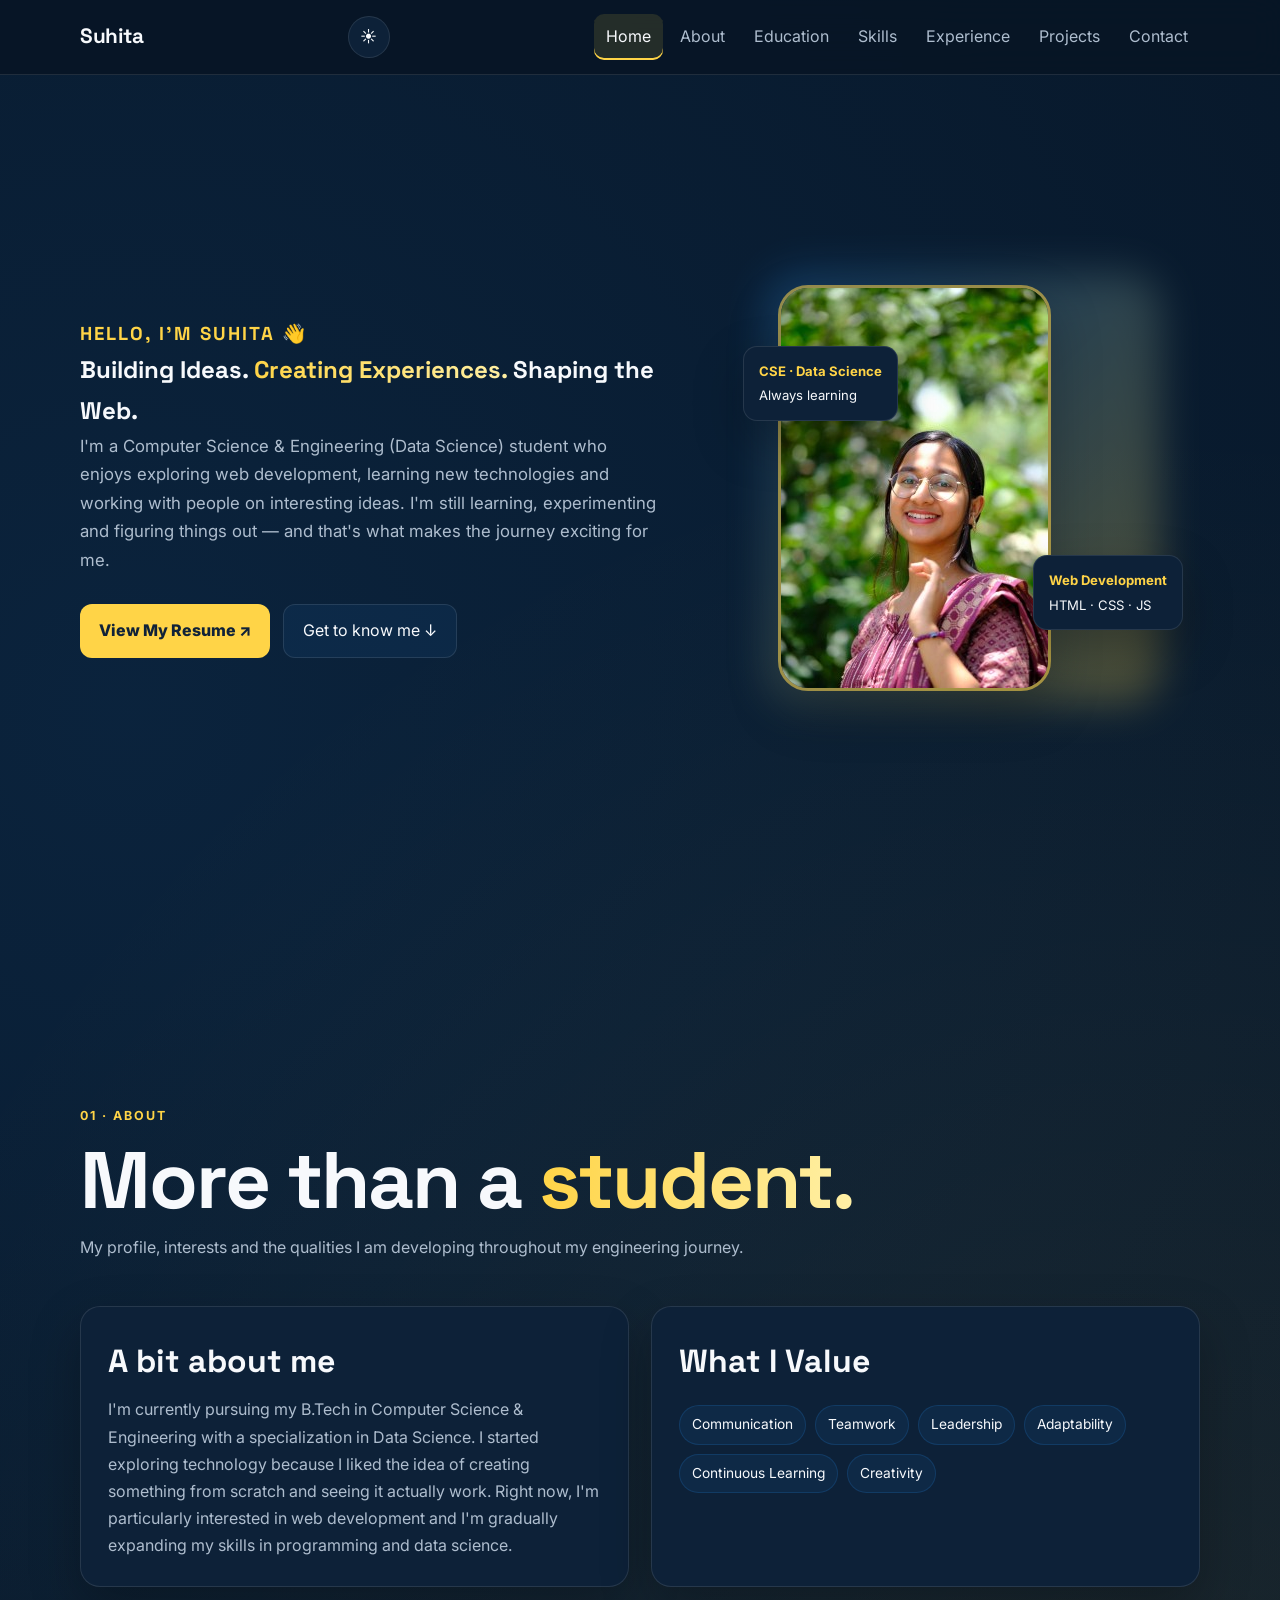
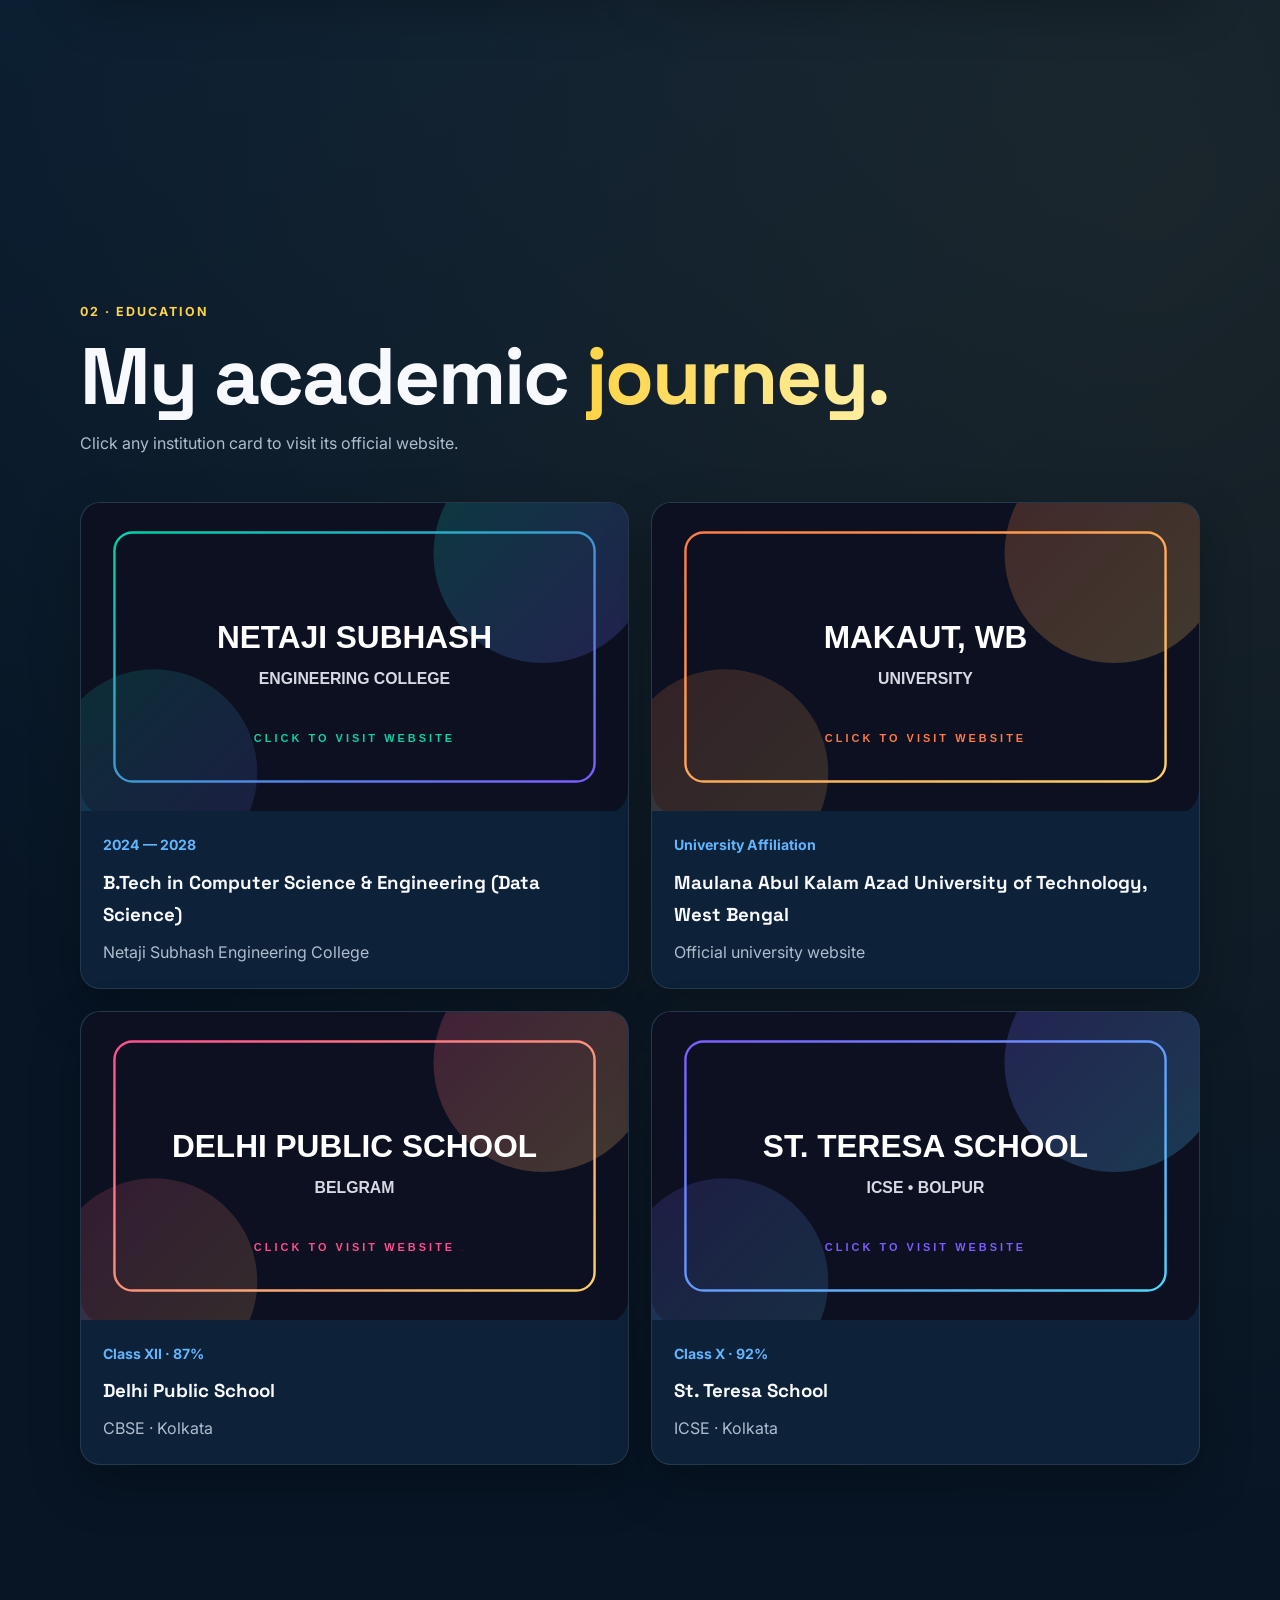
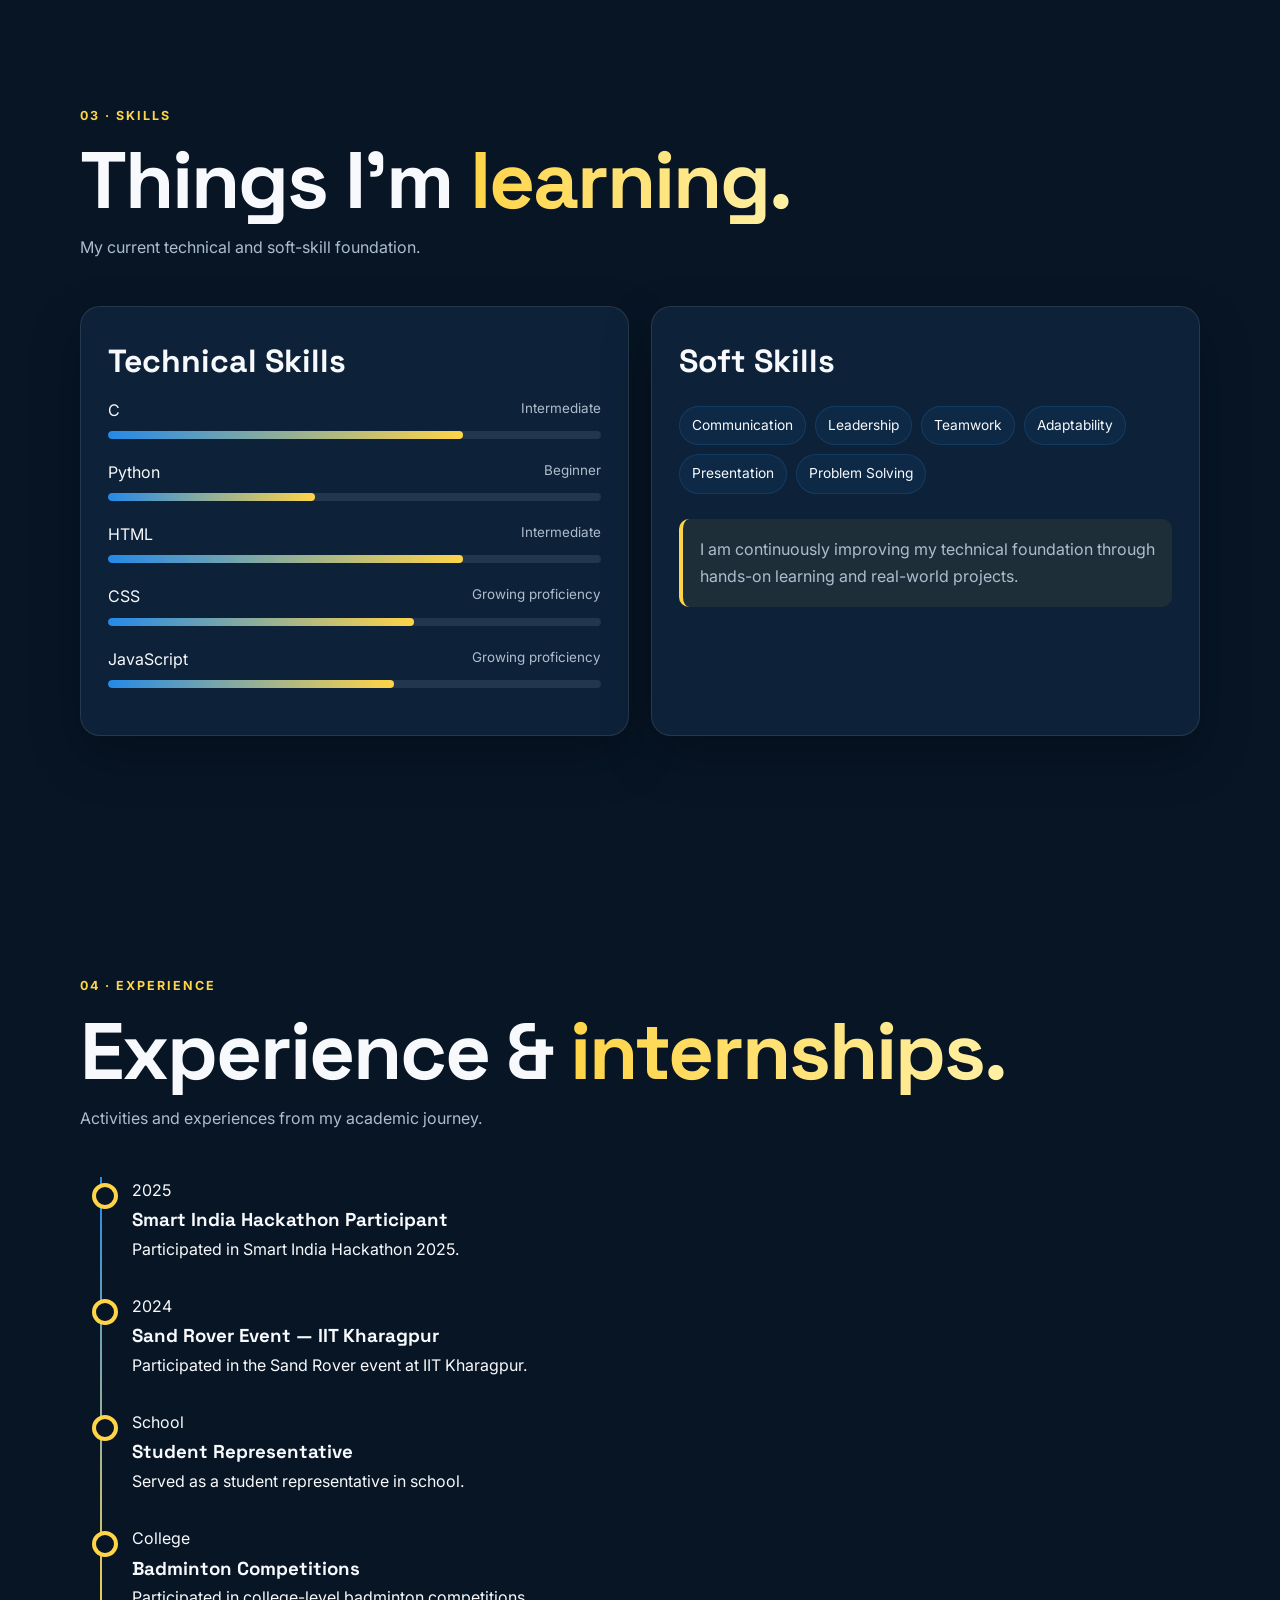
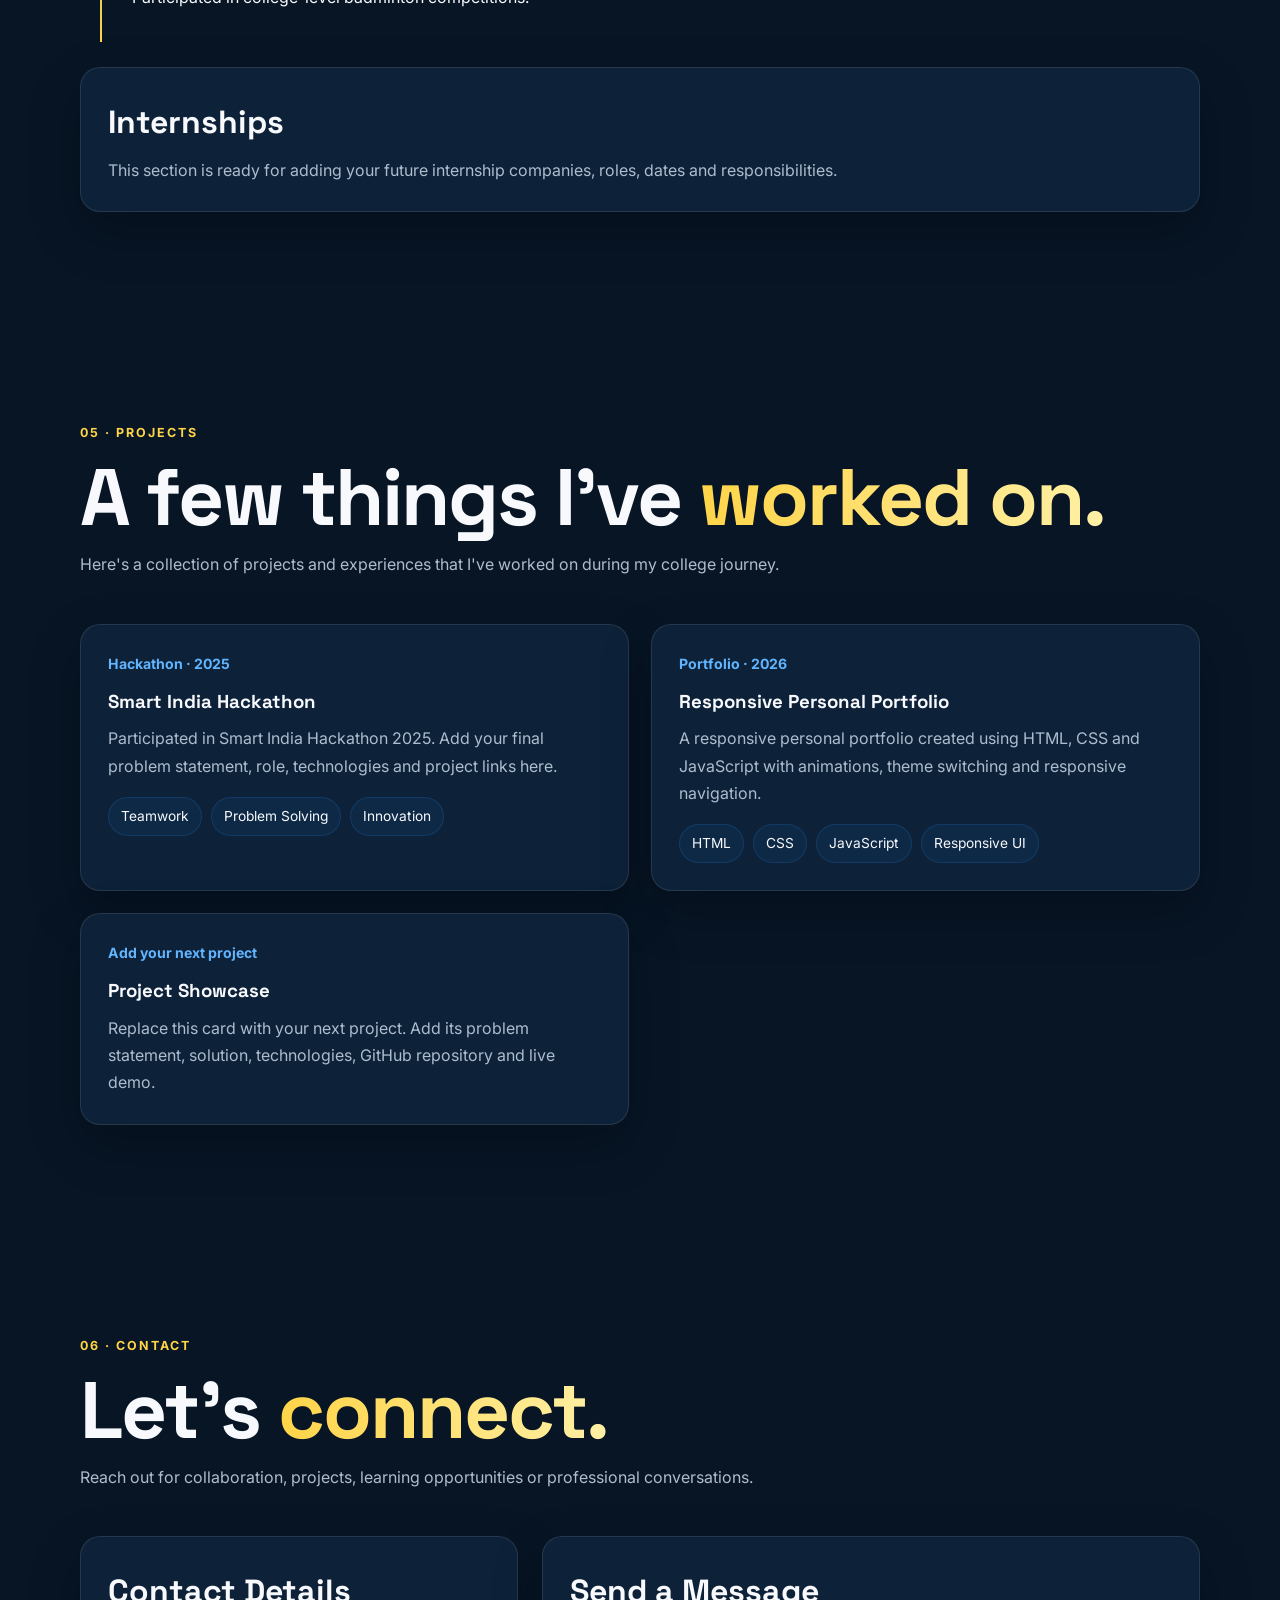
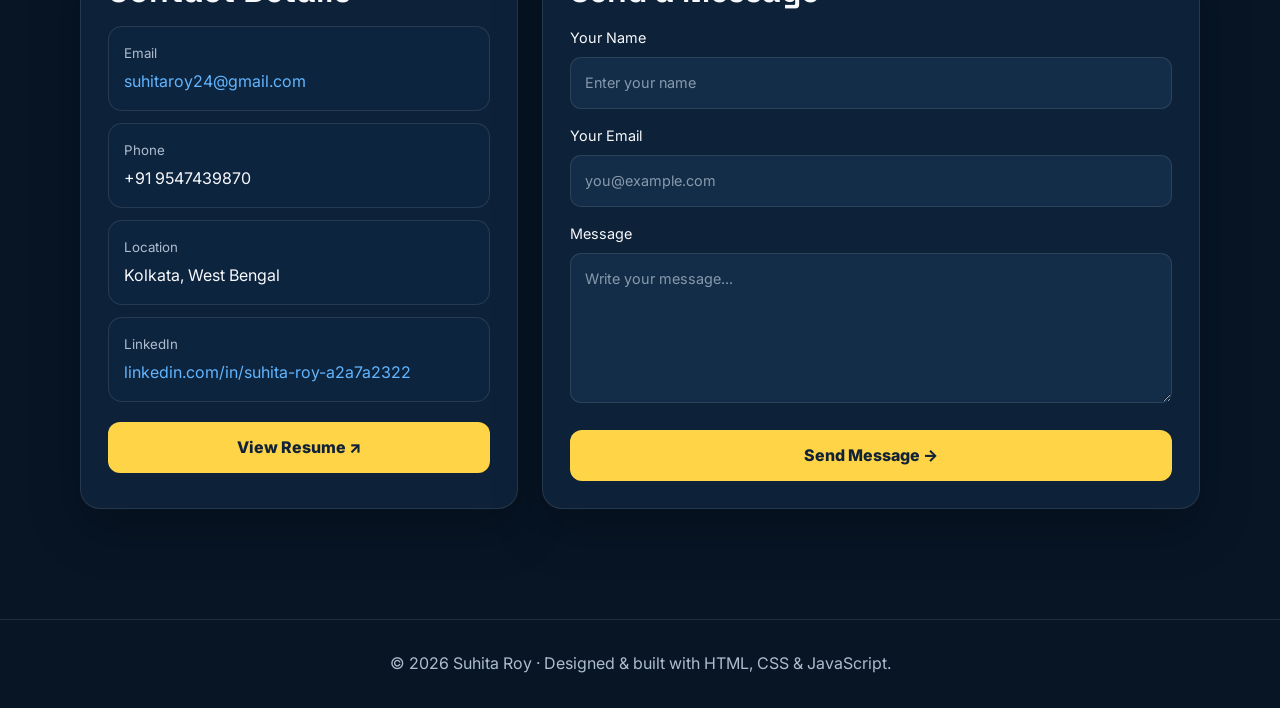
==== suhita_portfolio/client/index.html @ a689192b "Add skills page and corresponding styles - Created a new skills.html page to showcase technical and " ====
<!DOCTYPE html>
<html lang="en">

<head>

    <!-- =====================================================
         BASIC PAGE SETTINGS
         ===================================================== -->

    <meta charset="UTF-8">

    <!-- Makes the website responsive on phones/tablets -->
    <meta name="viewport" content="width=device-width, initial-scale=1.0">

    <!-- Website description for search engines -->
    <meta name="description"
          content="Suhita Roy - B.Tech CSE Data Science student portfolio">

    <meta name="author"
          content="Suhita Roy">

    <title>Suhita Roy | Portfolio</title>


    <!-- =====================================================
         GOOGLE FONTS
         ===================================================== -->

    <link rel="preconnect"
          href="https://fonts.googleapis.com">

    <link rel="preconnect"
          href="https://fonts.gstatic.com"
          crossorigin>

    <link
        href="https://fonts.googleapis.com/css2?family=Inter:wght@400;500;600;700&family=Space+Grotesk:wght@500;600;700&display=swap"
        rel="stylesheet">


    <!-- =====================================================
         CSS FILE
         ===================================================== -->

    <link rel="stylesheet"
          href="style.css">

</head>


<body>


    <!-- =====================================================
         SCROLL PROGRESS BAR

         This colorful line at the top shows how far
         the visitor has scrolled through the website.
         ===================================================== -->

    <div class="scroll-progress"
         id="scrollProgress">
    </div>



    <!-- =====================================================
         NAVIGATION BAR
         ===================================================== -->

    <nav class="navbar">

        <div class="container nav-inner">


            <!-- =================================================
                 LOGO
                 Clicking the logo takes the visitor to Home.
                 ================================================= -->

            <a href="#home"
               class="brand">

                Suhita

            </a>



            <!-- =================================================
                 RIGHT SIDE CONTROLS
                 Contains:

                 1. Light/Dark mode button
                 2. Mobile hamburger button
                 ================================================= -->

            <div class="nav-controls">


                <!-- =============================================
                     LIGHT / DARK MODE BUTTON
                     ============================================= -->

                <button
                    class="theme-toggle"
                    id="themeToggle"
                    type="button"
                    aria-label="Switch to light mode"
                    title="Switch theme">

                    <span id="themeIcon">
                        ☀️
                    </span>

                </button>



                <!-- =============================================
                     MOBILE MENU BUTTON
                     ============================================= -->

                <button
                    class="menu-btn"
                    type="button"
                    aria-label="Open navigation"
                    aria-expanded="false">

                    ☰

                </button>

            </div>



            <!-- =================================================
                 NAVIGATION LINKS

                 These DON'T open separate HTML files.

                 Instead:

                 #home       → Home section
                 #about      → About section
                 #education  → Education section
                 etc.

                 Therefore the website remains a SINGLE PAGE.
                 ================================================= -->

            <ul class="nav-links">


                <li>

                    <a href="#home"
                       class="nav-link active">

                        Home

                    </a>

                </li>


                <li>

                    <a href="#about"
                       class="nav-link">

                        About

                    </a>

                </li>


                <li>

                    <a href="#education"
                       class="nav-link">

                        Education

                    </a>

                </li>


                <li>

                    <a href="#skills"
                       class="nav-link">

                        Skills

                    </a>

                </li>


                <li>

                    <a href="#experience"
                       class="nav-link">

                        Experience

                    </a>

                </li>


                <li>

                    <a href="#projects"
                       class="nav-link">

                        Projects

                    </a>

                </li>


                <li>

                    <a href="#contact"
                       class="nav-link">

                        Contact

                    </a>

                </li>


            </ul>

        </div>

    </nav>



    <!-- =====================================================
         MAIN WEBSITE CONTENT
         ===================================================== -->

    <main>



        <!-- =================================================
             HOME SECTION
             ================================================= -->

        <section id="home" class="hero section-anchor">

    <div class="container hero-grid">

        <div class="reveal">

            <div class="kicker">
                <h2>Hello, I'm Suhita 👋</h2>
            </div>

            <h2>

                Building Ideas.  
                <span class="gradient-text">
                    Creating Experiences.
                </span>
                Shaping the Web.

            </h2>

            <p>

                I'm a Computer Science & Engineering
                (Data Science) student who enjoys exploring
                web development, learning new technologies
                and working with people on interesting ideas.

                I'm still learning, experimenting and figuring
                things out — and that's what makes the journey
                exciting for me.

            </p>


            <div class="hero-actions">

                <a
                    href="assets/RESUME.pdf"
                    target="_blank"
                    class="btn btn-primary">

                    View My Resume ↗

                </a>


                <a
                    href="#about"
                    class="btn btn-ghost">

                    Get to know me ↓

                </a>

            </div>

        </div>


        <div class="profile-wrap reveal delay-2">

            <img
                src="assets/profile.jpg"
                alt="Suhita Roy"
                class="profile-img">


            <div class="float-card float-one">

                <strong>
                    CSE · Data Science
                </strong>

                Always learning

            </div>


            <div class="float-card float-two">

                <strong>
                    Web Development
                </strong>

                HTML · CSS · JS

            </div>

        </div>

    </div>

</section>



        <!-- =================================================
             ABOUT SECTION
             ================================================= -->

        <section
            id="about"
            class="portfolio-section section-anchor">


            <header class="page-head container reveal">


                <div class="kicker">

                    01 · About

                </div>


                <h2>

                    More than a

                    <span class="gradient-text">

                        student.

                    </span>

                </h2>


                <p>

                    My profile, interests and the qualities
                    I am developing throughout my engineering journey.

                </p>


            </header>



            <div class="container grid-2">


                <!-- Who I am -->

                <article class="card reveal">


                    <h3 class="section-title">

                        A bit about me

                    </h3>


                    <p>

                        I'm currently pursuing my B.Tech in Computer
                Science & Engineering with a specialization in
                Data Science.

                I started exploring technology because I liked
                the idea of creating something from scratch and
                seeing it actually work.

                Right now, I'm particularly interested in
                web development and I'm gradually expanding
                my skills in programming and data science.

                    </p>


                </article>



                <!-- Values -->

                <article class="card reveal delay-1">


                    <h3 class="section-title">

                        What I Value

                    </h3>


                    <div class="tags">


                        <span class="tag">
                            Communication
                        </span>


                        <span class="tag">
                            Teamwork
                        </span>


                        <span class="tag">
                            Leadership
                        </span>


                        <span class="tag">
                            Adaptability
                        </span>


                        <span class="tag">
                            Continuous Learning
                        </span>


                        <span class="tag">
                            Creativity
                        </span>


                    </div>


                </article>


            </div>

        </section>



        <!-- =================================================
             EDUCATION SECTION
             ================================================= -->

        <section
            id="education"
            class="portfolio-section section-anchor">


            <header class="page-head container reveal">


                <div class="kicker">

                    02 · Education

                </div>


                <h2>

                    My academic

                    <span class="gradient-text">

                        journey.

                    </span>

                </h2>


                <p>

                    Click any institution card to visit
                    its official website.

                </p>


            </header>



            <div class="container grid-2">



                <!-- =========================================
                     COLLEGE
                     ========================================= -->

                <a
                    href="https://www.nsec.ac.in/"
                    target="_blank"
                    rel="noopener"
                    class="card edu-link reveal">


                    <img
                        src="assets/nsec-card.svg"
                        alt="Netaji Subhash Engineering College">


                    <div class="edu-body">


                        <div class="meta">

                            2024 — 2028

                        </div>


                        <h3>

                            B.Tech in Computer Science &
                            Engineering (Data Science)

                        </h3>


                        <p>

                            Netaji Subhash Engineering College

                        </p>


                    </div>


                </a>



                <!-- =========================================
                     UNIVERSITY
                     ========================================= -->

                <a
                    href="https://makautwb.ac.in/"
                    target="_blank"
                    rel="noopener"
                    class="card edu-link reveal delay-1">


                    <img
                        src="assets/makaut-card.svg"
                        alt="MAKAUT West Bengal">


                    <div class="edu-body">


                        <div class="meta">

                            University Affiliation

                        </div>


                        <h3>

                            Maulana Abul Kalam Azad
                            University of Technology,
                            West Bengal

                        </h3>


                        <p>

                            Official university website

                        </p>


                    </div>


                </a>



                <!-- =========================================
                     DELHI PUBLIC SCHOOL
                     ========================================= -->

                <a
                    href="https://www.dpskolkata.com/"
                    target="_blank"
                    rel="noopener"
                    class="card edu-link reveal">


                    <img
                        src="assets/dps-card.svg"
                        alt="Delhi Public School">


                    <div class="edu-body">


                        <div class="meta">

                            Class XII · 87%

                        </div>


                        <h3>

                            Delhi Public School

                        </h3>


                        <p>

                            CBSE · Kolkata

                        </p>


                    </div>


                </a>



                <!-- =========================================
                     ST TERESA SCHOOL
                     ========================================= -->

                <a
                    href="https://sttheresasicse.org/"
                    target="_blank"
                    rel="noopener"
                    class="card edu-link reveal delay-1">


                    <img
                        src="assets/st-teresa-card.svg"
                        alt="St. Teresa School">


                    <div class="edu-body">


                        <div class="meta">

                            Class X · 92%

                        </div>


                        <h3>

                            St. Teresa School

                        </h3>


                        <p>

                            ICSE · Kolkata

                        </p>


                    </div>


                </a>


            </div>

        </section>



        <!-- =================================================
             SKILLS SECTION
             ================================================= -->

        <section
            id="skills"
            class="portfolio-section section-anchor">


            <header class="page-head container reveal">


                <div class="kicker">

                    03 · Skills

                </div>


                <h2>

                     Things I'm

                    <span class="gradient-text">

                        learning.

                    </span>

                </h2>


                <p>

                    My current technical and soft-skill foundation.

                </p>


            </header>



            <div class="container grid-2">



                <!-- =========================================
                     TECHNICAL SKILLS
                     ========================================= -->

                <article class="card reveal">


                    <h3 class="section-title">

                        Technical Skills

                    </h3>



                    <!-- C -->

                    <div class="skill">


                        <div class="skill-top">

                            <span>
                                C
                            </span>

                            <span>
                                Intermediate
                            </span>

                        </div>


                        <div class="bar">

                            <span data-width="72%"></span>

                        </div>


                    </div>



                    <!-- Python -->

                    <div class="skill">


                        <div class="skill-top">

                            <span>
                                Python
                            </span>

                            <span>
                                Beginner
                            </span>

                        </div>


                        <div class="bar">

                            <span data-width="42%"></span>

                        </div>


                    </div>



                    <!-- HTML -->

                    <div class="skill">


                        <div class="skill-top">

                            <span>
                                HTML
                            </span>

                            <span>
                                Intermediate
                            </span>

                        </div>


                        <div class="bar">

                            <span data-width="72%"></span>

                        </div>


                    </div>



                    <!-- CSS -->

                    <div class="skill">


                        <div class="skill-top">

                            <span>
                                CSS
                            </span>

                            <span>
                                Growing proficiency
                            </span>

                        </div>


                        <div class="bar">

                            <span data-width="62%"></span>

                        </div>


                    </div>



                    <!-- JavaScript -->

                    <div class="skill">


                        <div class="skill-top">

                            <span>
                                JavaScript
                            </span>

                            <span>
                                Growing proficiency
                            </span>

                        </div>


                        <div class="bar">

                            <span data-width="58%"></span>

                        </div>


                    </div>


                </article>



                <!-- =========================================
                     SOFT SKILLS
                     ========================================= -->

                <article class="card reveal delay-1">


                    <h3 class="section-title">

                        Soft Skills

                    </h3>


                    <div class="tags">


                        <span class="tag">
                            Communication
                        </span>


                        <span class="tag">
                            Leadership
                        </span>


                        <span class="tag">
                            Teamwork
                        </span>


                        <span class="tag">
                            Adaptability
                        </span>


                        <span class="tag">
                            Presentation
                        </span>


                        <span class="tag">
                            Problem Solving
                        </span>


                    </div>


                    <div class="notice">

                        I am continuously improving my technical
                        foundation through hands-on learning
                        and real-world projects.

                    </div>


                </article>


            </div>

        </section>



        <!-- =================================================
             EXPERIENCE SECTION
             ================================================= -->

        <section
            id="experience"
            class="portfolio-section section-anchor">


            <header class="page-head container reveal">


                <div class="kicker">

                    04 · Experience

                </div>


                <h2>

                    Experience &

                    <span class="gradient-text">

                        internships.

                    </span>

                </h2>


                <p>

                    Activities and experiences from my academic journey.

                </p>


            </header>



            <div class="container">


                <div class="timeline">



                    <!-- Experience 1 -->

                    <article class="timeline-item reveal">


                        <div class="meta">

                            2025

                        </div>


                        <h3>

                            Smart India Hackathon Participant

                        </h3>


                        <p>

                            Participated in Smart India Hackathon 2025.

                        </p>


                    </article>



                    <!-- Experience 2 -->

                    <article class="timeline-item reveal delay-1">


                        <div class="meta">

                            2024

                        </div>


                        <h3>

                            Sand Rover Event — IIT Kharagpur

                        </h3>


                        <p>

                            Participated in the Sand Rover event
                            at IIT Kharagpur.

                        </p>


                    </article>



                    <!-- Experience 3 -->

                    <article class="timeline-item reveal delay-2">


                        <div class="meta">

                            School

                        </div>


                        <h3>

                            Student Representative

                        </h3>


                        <p>

                            Served as a student representative in school.

                        </p>


                    </article>



                    <!-- Experience 4 -->

                    <article class="timeline-item reveal delay-3">


                        <div class="meta">

                            College

                        </div>


                        <h3>

                            Badminton Competitions

                        </h3>


                        <p>

                            Participated in college-level
                            badminton competitions.

                        </p>


                    </article>


                </div>



                <!-- Internship area -->

                <div
                    class="card reveal"
                    style="margin-top:25px;">


                    <h3 class="section-title">

                        Internships

                    </h3>


                    <p>

                        This section is ready for adding your
                        future internship companies, roles,
                        dates and responsibilities.

                    </p>


                </div>


            </div>

        </section>



        <!-- =================================================
             PROJECTS SECTION
             ================================================= -->

        <section
            id="projects"
            class="portfolio-section section-anchor">


            <header class="page-head container reveal">


                <div class="kicker">

                    05 · Projects

                </div>


                <h2>

                    A few things I've

                    <span class="gradient-text">

                        worked on.

                    </span>

                </h2>


                <p>

                    Here's a collection of projects and experiences that
    I've worked on during my college journey.

                </p>


            </header>



            <div class="container grid-2">



                <!-- Project 1 -->

                <article class="card reveal">


                    <div class="meta">

                        Hackathon · 2025

                    </div>


                    <h3>

                        Smart India Hackathon

                    </h3>


                    <p>

                        Participated in Smart India Hackathon 2025.
                        Add your final problem statement, role,
                        technologies and project links here.

                    </p>


                    <div class="tags">


                        <span class="tag">
                            Teamwork
                        </span>


                        <span class="tag">
                            Problem Solving
                        </span>


                        <span class="tag">
                            Innovation
                        </span>


                    </div>


                </article>



                <!-- Project 2 -->

                <article class="card reveal delay-1">


                    <div class="meta">

                        Portfolio · 2026

                    </div>


                    <h3>

                        Responsive Personal Portfolio

                    </h3>


                    <p>

                        A responsive personal portfolio created
                        using HTML, CSS and JavaScript with
                        animations, theme switching and
                        responsive navigation.

                    </p>


                    <div class="tags">


                        <span class="tag">
                            HTML
                        </span>


                        <span class="tag">
                            CSS
                        </span>


                        <span class="tag">
                            JavaScript
                        </span>


                        <span class="tag">
                            Responsive UI
                        </span>


                    </div>


                </article>



                <!-- Project 3 -->

                <article class="card reveal delay-2">


                    <div class="meta">

                        Add your next project

                    </div>


                    <h3>

                        Project Showcase

                    </h3>


                    <p>

                        Replace this card with your next project.
                        Add its problem statement, solution,
                        technologies, GitHub repository and
                        live demo.

                    </p>


                </article>


            </div>

        </section>



        <!-- =================================================
             CONTACT SECTION
             ================================================= -->

        <section
            id="contact"
            class="portfolio-section section-anchor">


            <header class="page-head container reveal">


                <div class="kicker">

                    06 · Contact

                </div>


                <h2>

                    Let's

                    <span class="gradient-text">

                        connect.

                    </span>

                </h2>


                <p>

                    Reach out for collaboration, projects,
                    learning opportunities or professional
                    conversations.

                </p>


            </header>



            <div class="container contact-grid">



                <!-- =========================================
                     CONTACT DETAILS
                     ========================================= -->

                <div class="card reveal">


                    <h3 class="section-title">

                        Contact Details

                    </h3>


                    <div class="contact-list">



                        <!-- Email -->

                        <div class="contact-item">


                            <small>
                                Email
                            </small>


                            <a
                                href="mailto:suhitaroy24@gmail.com">

                                suhitaroy24@gmail.com

                            </a>


                        </div>



                        <!-- Phone -->

                        <div class="contact-item">


                            <small>
                                Phone
                            </small>


                            <span>

                                +91 9547439870

                            </span>


                        </div>



                        <!-- Location -->

                        <div class="contact-item">


                            <small>
                                Location
                            </small>


                            <span>

                                Kolkata, West Bengal

                            </span>


                        </div>



                        <!-- LinkedIn -->

                        <div class="contact-item">


                            <small>
                                LinkedIn
                            </small>


                            <a
                                href="https://www.linkedin.com/in/suhita-roy-a2a7a2322"
                                target="_blank"
                                rel="noopener">

                                linkedin.com/in/suhita-roy-a2a7a2322

                            </a>


                        </div>


                    </div>



                    <!-- Resume button -->

                    <a
                        href="assets/RESUME.pdf"
                        target="_blank"
                        rel="noopener"
                        class="btn btn-primary full-btn">

                        View Resume ↗

                    </a>


                </div>



                <!-- =========================================
                     CONTACT FORM
                     ========================================= -->

                <div class="card reveal delay-1">


                    <h3 class="section-title">

                        Send a Message

                    </h3>


                    <!-- =========================================================
     CONTACT FORM
     
     Formspree receives the visitor's message and
     forwards the submission to your configured email.
     ========================================================= -->

<form
    id="contactForm"
    action="https://formspree.io/f/xdenragq"
    method="POST"
>

    <!-- Visitor's name -->
    <label for="name">
        Your Name

        <input
            type="text"
            id="name"
            name="name"
            placeholder="Enter your name"
            autocomplete="name"
            required
        >
    </label>


    <!-- Visitor's email -->
    <label for="email">
        Your Email

        <input
            type="email"
            id="email"
            name="email"
            placeholder="you@example.com"
            autocomplete="email"
            required
        >
    </label>


    <!-- Visitor's message -->
    <label for="message">
        Message

        <textarea
            id="message"
            name="message"
            placeholder="Write your message..."
            required
        ></textarea>
    </label>


    <!-- Subject shown in your email -->
    <input
        type="hidden"
        name="_subject"
        value="New message from Suhita's Portfolio"
    >


    <!-- Submit button -->
    <button
        type="submit"
        class="btn btn-primary"
    >
        Send Message →
    </button>

</form>


                </div>


            </div>

        </section>


    </main>



    <!-- =====================================================
         FOOTER
         ===================================================== -->

    <footer>


        <div class="container">


            <p>

                © 2026 Suhita Roy ·
                Designed & built with HTML, CSS & JavaScript.

            </p>


        </div>


    </footer>



    <!-- =====================================================
         JAVASCRIPT FILE
         ===================================================== -->

    <script src="script.js"></script>


</body>

</html>
---- suhita_portfolio/client/style.css ----
/* =========================================================
   SUHITA ROY PORTFOLIO
   Yellow + Blue Humanised Theme
   ========================================================= */


/* =========================================================
   DARK MODE - DEFAULT
   ========================================================= */

:root {

    /* Main page background */
    --bg: #071525;

    /* Card background */
    --surface: #0d2138;

    /* Input / secondary background */
    --surface-2: #132d48;

    /* Main text */
    --text: #f7f9fc;

    /* Secondary text */
    --muted: #aebdce;

    /* Main blue */
    --blue: #2589e8;

    /* Lighter blue */
    --blue-light: #61b5ff;

    /* Main yellow */
    --yellow: #ffd447;

    /* Darker yellow */
    --yellow-dark: #eab72c;

    /* White */
    --white: #ffffff;

    /* Borders */
    --border: rgba(255, 255, 255, 0.10);

    /* Shadows */
    --shadow:
        0 20px 50px rgba(0, 0, 0, 0.25);

    /* Border radius */
    --radius: 20px;
}


/* =========================================================
   LIGHT MODE
   ========================================================= */

body.light-mode {

    --bg: #f7f9fc;

    --surface: #ffffff;

    --surface-2: #edf4fb;

    --text: #102238;

    --muted: #596b7f;

    --blue: #176fc1;

    --blue-light: #2589e8;

    --yellow: #f2c52f;

    --yellow-dark: #d8a900;

    --border: rgba(16, 34, 56, 0.12);

    --shadow:
        0 18px 45px rgba(23, 111, 193, 0.10);
}


/* =========================================================
   RESET
   ========================================================= */

* {

    box-sizing: border-box;

    margin: 0;

    padding: 0;
}


/* Smooth scrolling when clicking navbar links */

html {

    scroll-behavior: smooth;
}


/* =========================================================
   BODY
   ========================================================= */

body {

    font-family:
        'Inter',
        sans-serif;

    background:

        /* Blue background glow */
        radial-gradient(
            circle at 10% 10%,
            rgba(37, 137, 232, 0.12),
            transparent 28%
        ),

        /* Yellow background glow */
        radial-gradient(
            circle at 90% 25%,
            rgba(255, 212, 71, 0.08),
            transparent 25%
        ),

        var(--bg);

    color: var(--text);

    line-height: 1.7;

    min-height: 100vh;

    overflow-x: hidden;

    transition:
        background 0.35s ease,
        color 0.35s ease;
}


/* =========================================================
   LINKS
   ========================================================= */

a {

    color: inherit;

    text-decoration: none;
}


/* =========================================================
   IMAGES
   ========================================================= */

img {

    max-width: 100%;

    display: block;
}


/* =========================================================
   FORM ELEMENTS
   ========================================================= */

button,
input,
textarea {

    font: inherit;
}


/* =========================================================
   CONTAINER
   ========================================================= */

.container {

    width:
        min(1120px, 92%);

    margin-inline: auto;
}


/* =========================================================
   CUSTOM SCROLLBAR
   ========================================================= */

::-webkit-scrollbar {

    width: 9px;
}


::-webkit-scrollbar-track {

    background:
        var(--surface-2);
}


::-webkit-scrollbar-thumb {

    background:
        linear-gradient(
            var(--blue),
            var(--yellow)
        );

    border-radius: 20px;
}


::-webkit-scrollbar-thumb:hover {

    background:
        linear-gradient(
            var(--yellow),
            var(--blue)
        );
}


/* =========================================================
   SCROLL PROGRESS BAR
   ========================================================= */

.scroll-progress {

    position: fixed;

    top: 0;

    left: 0;

    width: 0%;

    height: 4px;

    z-index: 2000;

    background:
        linear-gradient(
            90deg,
            var(--blue),
            var(--yellow)
        );

    box-shadow:
        0 0 12px
        rgba(255, 212, 71, 0.45);
}


/* =========================================================
   NAVBAR
   ========================================================= */

.navbar {

    position: sticky;

    top: 0;

    z-index: 1000;

    backdrop-filter:
        blur(16px);

    background:
        rgba(7, 21, 37, 0.88);

    border-bottom:
        1px solid var(--border);
}


/* Navbar in light mode */

body.light-mode .navbar {

    background:
        rgba(247, 249, 252, 0.90);
}


/* =========================================================
   NAV INNER
   ========================================================= */

.nav-inner {

    min-height: 74px;

    display: flex;

    align-items: center;

    justify-content: space-between;

    gap: 20px;
}


/* =========================================================
   LOGO / BRAND
   ========================================================= */

.brand {

    font-family:
        'Space Grotesk',
        sans-serif;

    font-size: 1.3rem;

    font-weight: 700;

    letter-spacing: -0.5px;
}


/* Yellow part of logo */

.brand span {

    color:
        var(--yellow);
}


/* =========================================================
   NAVIGATION LINKS
   ========================================================= */

.nav-links {

    display: flex;

    align-items: center;

    gap: 5px;

    list-style: none;
}


.nav-links a {

    display: block;

    padding:
        9px 12px;

    color:
        var(--muted);

    border-radius:
        10px;

    transition:
        0.25s ease;
}


/* Hover effect */

.nav-links a:hover {

    color:
        var(--text);

    background:
        rgba(37, 137, 232, 0.10);
}


/* Active navigation item */

.nav-links a.active {

    color:
        var(--text);

    background:
        rgba(255, 212, 71, 0.12);

    box-shadow:
        inset 0 -2px 0
        var(--yellow);
}


/* =========================================================
   NAVIGATION CONTROLS
   ========================================================= */

.nav-controls {

    display: flex;

    align-items: center;

    gap: 9px;
}


/* =========================================================
   DARK / LIGHT MODE BUTTON
   ========================================================= */

.theme-toggle {

    width: 42px;

    height: 42px;

    display: flex;

    align-items: center;

    justify-content: center;

    border:
        1px solid var(--border);

    border-radius: 50%;

    background:
        var(--surface);

    color:
        var(--text);

    cursor: pointer;

    transition:
        0.25s ease;
}


.theme-toggle:hover {

    transform:
        rotate(12deg)
        scale(1.06);

    border-color:
        var(--yellow);
}


/* =========================================================
   MOBILE MENU BUTTON
   ========================================================= */

.menu-btn {

    display: none;

    width: 42px;

    height: 42px;

    align-items: center;

    justify-content: center;

    border:
        1px solid var(--border);

    border-radius: 10px;

    background:
        var(--surface);

    color:
        var(--text);

    cursor: pointer;
}


/* =========================================================
   SECTION SCROLL OFFSET
   ========================================================= */

.section-anchor {

    scroll-margin-top: 90px;
}


/* =========================================================
   HERO SECTION
   ========================================================= */

.hero {

    min-height:
        calc(100vh - 74px);

    display: grid;

    place-items: center;

    padding:
        75px 0;
}


/* Hero two-column layout */

.hero-grid {

    display: grid;

    grid-template-columns:
        1.1fr 0.9fr;

    gap: 65px;

    align-items: center;
}


/* =========================================================
   SMALL SECTION LABEL
   ========================================================= */

.kicker {

    color:
        var(--yellow);

    font-weight: 700;

    letter-spacing: 2px;

    text-transform: uppercase;

    font-size: 0.78rem;
}


/* =========================================================
   HEADINGS
   ========================================================= */

h1,
h2,
h3 {

    font-family:
        'Space Grotesk',
        sans-serif;
}


/* Main hero heading */

h1 {

    font-size:
        clamp(3rem, 8vw, 6.2rem);

    line-height:
        0.98;

    margin:
        16px 0 23px;

    letter-spacing:
        -4px;
}


/* =========================================================
   YELLOW GRADIENT TEXT
   ========================================================= */

.gradient-text {

    background:
        linear-gradient(
            90deg,
            var(--yellow),
            #fff0a5
        );

    -webkit-background-clip:
        text;

    background-clip:
        text;

    color:
        transparent;
}


/* =========================================================
   HERO PARAGRAPH
   ========================================================= */

.hero p {

    color:
        var(--muted);

    max-width:
        650px;

    font-size:
        1.05rem;
}


/* =========================================================
   HERO BUTTON CONTAINER
   ========================================================= */

.hero-actions {

    display: flex;

    flex-wrap: wrap;

    gap: 13px;

    margin-top: 30px;
}


/* =========================================================
   GENERAL BUTTON
   ========================================================= */

.btn {

    display: inline-flex;

    align-items: center;

    justify-content: center;

    gap: 8px;

    padding:
        12px 19px;

    border-radius:
        12px;

    border:
        1px solid var(--border);

    cursor: pointer;

    transition:
        0.25s ease;
}


/* Button hover animation */

.btn:hover {

    transform:
        translateY(-3px);

    box-shadow:
        0 10px 25px
        rgba(0, 0, 0, 0.22);
}


/* =========================================================
   PRIMARY YELLOW BUTTON
   ========================================================= */

.btn-primary {

    background:
        var(--yellow);

    color:
        #102238;

    border:
        none;

    font-weight:
        800;
}


.btn-primary:hover {

    background:
        #ffe06b;
}


/* =========================================================
   SECONDARY / GHOST BUTTON
   ========================================================= */

.btn-ghost {

    background:
        rgba(37, 137, 232, 0.08);

    color:
        var(--text);
}


.btn-ghost:hover {

    border-color:
        var(--blue);

    background:
        rgba(37, 137, 232, 0.15);
}


/* Full-width button */

.full-btn {

    width:
        100%;

    margin-top:
        20px;
}


/* =========================================================
   PROFILE IMAGE CONTAINER
   ========================================================= */

.profile-wrap {

    position:
        relative;

    width:
        min(370px, 82vw);

    margin-inline:
        auto;
}


/* Colored glow behind profile image */

.profile-wrap::before {

    content: "";

    position:
        absolute;

    inset:
        -12px;

    border-radius:
        35px;

    background:
        linear-gradient(
            135deg,
            var(--blue),
            var(--yellow)
        );

    opacity:
        0.28;

    filter:
        blur(20px);

    z-index:
        -1;
}


/* =========================================================
   PROFILE IMAGE
   ========================================================= */

.profile-img {

    aspect-ratio:
        4 / 5;

    object-fit:
        cover;

    border-radius:
        30px;

    border:
        3px solid
        rgba(255, 212, 71, 0.55);

    box-shadow:
        var(--shadow);
}


/* =========================================================
   FLOATING INFORMATION CARDS
   ========================================================= */

.float-card {

    position:
        absolute;

    padding:
        13px 15px;

    border-radius:
        14px;

    background:
        var(--surface);

    border:
        1px solid var(--border);

    box-shadow:
        var(--shadow);

    font-size:
        0.82rem;

    animation:
        float 4s ease-in-out infinite;
}


/* First floating card */

.float-one {

    left:
        -35px;

    top:
        15%;
}


/* Second floating card */

.float-two {

    right:
        -35px;

    bottom:
        15%;

    animation-delay:
        1.2s;
}


/* Floating card heading */

.float-card strong {

    display:
        block;

    color:
        var(--yellow);

    margin-bottom:
        2px;
}


/* =========================================================
   FLOATING ANIMATION
   ========================================================= */

@keyframes float {

    0%,
    100% {

        transform:
            translateY(0);
    }

    50% {

        transform:
            translateY(-8px);
    }
}


/* =========================================================
   GENERAL PORTFOLIO SECTIONS
   ========================================================= */

.portfolio-section {

    min-height:
        100vh;

    padding:
        75px 0 110px;

    display:
        flex;

    flex-direction:
        column;

    justify-content:
        center;
}


/* =========================================================
   SECTION HEADER
   ========================================================= */

.page-head {

    padding:
        25px 0 45px;
}


.page-head h2 {

    font-size:
        clamp(2.7rem, 7vw, 5rem);

    line-height:
        1;

    letter-spacing:
        -2px;

    margin:
        14px 0;
}


.page-head p {

    max-width:
        720px;

    color:
        var(--muted);
}


/* =========================================================
   TWO COLUMN GRID
   ========================================================= */

.grid-2 {

    display:
        grid;

    grid-template-columns:
        repeat(2, 1fr);

    gap:
        22px;
}


/* =========================================================
   GENERAL CARD
   ========================================================= */

.card {

    background:
        var(--surface);

    border:
        1px solid var(--border);

    border-radius:
        var(--radius);

    padding:
        27px;

    box-shadow:
        var(--shadow);

    transition:
        transform 0.3s ease,
        border-color 0.3s ease;
}


/* Card hover */

.card:hover {

    transform:
        translateY(-5px);

    border-color:
        rgba(255, 212, 71, 0.55);
}


/* Light mode card hover */

body.light-mode .card:hover {

    border-color:
        rgba(37, 137, 232, 0.4);
}


/* Card heading */

.card h3 {

    margin-bottom:
        8px;
}


/* Card paragraph */

.card p {

    color:
        var(--muted);
}


/* Card metadata */

.card .meta {

    color:
        var(--blue-light);

    font-size:
        0.88rem;

    font-weight:
        700;

    margin-bottom:
        10px;
}


/* Section title */

.section-title {

    font-size:
        2rem;

    margin-bottom:
        23px;
}


/* =========================================================
   EDUCATION CARDS
   ========================================================= */

.edu-link {

    display:
        block;

    overflow:
        hidden;

    padding:
        0;
}


/* Education image */

.edu-link img {

    width:
        100%;

    aspect-ratio:
        16 / 9;

    object-fit:
        cover;

    transition:
        transform 0.45s ease;
}


/* Education image hover */

.edu-link:hover img {

    transform:
        scale(1.03);
}


/* Education card text */

.edu-body {

    padding:
        22px;
}


/* =========================================================
   TIMELINE
   ========================================================= */

.timeline {

    position:
        relative;

    margin-left:
        12px;
}


/* Timeline vertical line */

.timeline::before {

    content: "";

    position:
        absolute;

    left:
        8px;

    top:
        0;

    bottom:
        0;

    width:
        2px;

    background:
        linear-gradient(
            var(--blue),
            var(--yellow)
        );
}


/* Timeline item */

.timeline-item {

    position:
        relative;

    padding:
        0 0 30px 40px;
}


/* Timeline circle */

.timeline-item::before {

    content: "";

    position:
        absolute;

    left:
        0;

    top:
        6px;

    width:
        18px;

    height:
        18px;

    border-radius:
        50%;

    background:
        var(--bg);

    border:
        4px solid
        var(--yellow);
}


/* =========================================================
   SKILLS
   ========================================================= */

.skill {

    margin-bottom:
        20px;
}


/* Skill name + percentage */

.skill-top {

    display:
        flex;

    justify-content:
        space-between;

    margin-bottom:
        7px;
}


.skill-top span:last-child {

    color:
        var(--muted);

    font-size:
        0.84rem;
}


/* Skill progress background */

.bar {

    height:
        8px;

    border-radius:
        99px;

    background:
        rgba(128, 150, 175, 0.18);

    overflow:
        hidden;
}


/* Skill progress */

.bar span {

    display:
        block;

    height:
        100%;

    width:
        0;

    border-radius:
        inherit;

    background:
        linear-gradient(
            90deg,
            var(--blue),
            var(--yellow)
        );

    transition:
        width 1.3s
        cubic-bezier(.2, .8, .2, 1);
}


/* =========================================================
   SKILL TAGS
   ========================================================= */

.tags {

    display:
        flex;

    flex-wrap:
        wrap;

    gap:
        9px;

    margin-top:
        17px;
}


/* Individual tag */

.tag {

    padding:
        7px 12px;

    border-radius:
        999px;

    background:
        rgba(37, 137, 232, 0.08);

    border:
        1px solid
        rgba(37, 137, 232, 0.18);

    color:
        var(--text);

    font-size:
        0.86rem;

    transition:
        0.25s ease;
}


/* Tag hover */

.tag:hover {

    background:
        rgba(255, 212, 71, 0.12);

    border-color:
        var(--yellow);

    transform:
        translateY(-2px);
}


/* =========================================================
   NOTICE BOX
   ========================================================= */

.notice {

    margin-top:
        25px;

    padding:
        17px;

    border-left:
        4px solid
        var(--yellow);

    background:
        rgba(255, 212, 71, 0.07);

    color:
        var(--muted);

    border-radius:
        10px;
}


/* =========================================================
   CONTACT SECTION
   ========================================================= */

.contact-grid {

    display:
        grid;

    grid-template-columns:
        0.8fr 1.2fr;

    gap:
        24px;
}


/* Contact information list */

.contact-list {

    display:
        grid;

    gap:
        12px;
}


/* Individual contact information */

.contact-item {

    padding:
        15px;

    border:
        1px solid var(--border);

    border-radius:
        14px;

    background:
        rgba(37, 137, 232, 0.04);

    transition:
        0.25s ease;
}


/* Contact item hover */

.contact-item:hover {

    transform:
        translateY(-3px);

    border-color:
        rgba(255, 212, 71, 0.45);
}


/* Contact label */

.contact-item small {

    display:
        block;

    color:
        var(--muted);

    margin-bottom:
        3px;
}


/* Contact links */

.contact-item a {

    color:
        var(--blue-light);

    overflow-wrap:
        anywhere;

    transition:
        0.25s ease;
}


.contact-item a:hover {

    color:
        var(--yellow);
}


/* =========================================================
   CONTACT FORM
   ========================================================= */

form {

    display:
        grid;

    gap:
        15px;
}


/* Form labels */

label {

    font-size:
        0.9rem;
}


/* =========================================================
   INPUTS + TEXTAREA
   ========================================================= */

input,
textarea {

    width:
        100%;

    margin-top:
        6px;

    padding:
        13px 14px;

    border-radius:
        11px;

    border:
        1px solid var(--border);

    background:
        var(--surface-2);

    color:
        var(--text);

    outline:
        none;

    transition:
        0.25s ease;
}


/* Input placeholder */

input::placeholder,
textarea::placeholder {

    color:
        var(--muted);

    opacity:
        0.75;
}


/* Input focus */

input:focus,
textarea:focus {

    border-color:
        var(--yellow);

    box-shadow:
        0 0 0 3px
        rgba(255, 212, 71, 0.10);
}


/* Textarea */

textarea {

    min-height:
        150px;

    resize:
        vertical;
}


/* =========================================================
   CONTACT FORM SUBMIT BUTTON
   ========================================================= */

#contactForm button {

    width:
        100%;

    margin-top:
        5px;
}


/* Disabled button while sending */

#contactForm button:disabled {

    opacity:
        0.65;

    cursor:
        not-allowed;

    transform:
        none;

    box-shadow:
        none;
}


/* =========================================================
   SUCCESS STATE
   ========================================================= */

#contactForm button.success {

    background:
        #35b878;

    color:
        #ffffff;
}


/* =========================================================
   ERROR STATE
   ========================================================= */

#contactForm button.error {

    background:
        #d9534f;

    color:
        #ffffff;
}


/* =========================================================
   FOOTER
   ========================================================= */

footer {

    border-top:
        1px solid var(--border);

    padding:
        30px 0;

    color:
        var(--muted);

    text-align:
        center;
}


/* =========================================================
   SCROLL REVEAL ANIMATION
   ========================================================= */

.reveal {

    opacity:
        0;

    transform:
        translateY(22px);

    transition:
        0.7s ease;
}


/* Visible state */

.reveal.show {

    opacity:
        1;

    transform:
        none;
}


/* Animation delays */

.delay-1 {

    transition-delay:
        0.1s;
}


.delay-2 {

    transition-delay:
        0.2s;
}


.delay-3 {

    transition-delay:
        0.3s;
}


/* =========================================================
   MOBILE NAVIGATION
   ========================================================= */

@media (max-width: 850px) {


    /* Show hamburger menu */

    .menu-btn {

        display:
            flex;
    }


    /* Mobile navigation menu */

    .nav-links {

        position:
            absolute;

        left:
            4%;

        right:
            4%;

        top:
            74px;

        padding:
            10px;

        display:
            none;

        flex-direction:
            column;

        background:
            var(--surface);

        border:
            1px solid var(--border);

        border-radius:
            14px;

        box-shadow:
            var(--shadow);
    }


    /* Open mobile menu */

    .nav-links.open {

        display:
            flex;
    }


    /* Mobile navigation links */

    .nav-links a {

        width:
            100%;
    }


    /* Convert grids to one column */

    .hero-grid,
    .contact-grid,
    .grid-2 {

        grid-template-columns:
            1fr;
    }


    /* Hero spacing */

    .hero {

        padding:
            55px 0;
    }


    /* Section spacing */

    .portfolio-section {

        padding:
            70px 0 90px;
    }


    /* Smaller profile */

    .profile-wrap {

        width:
            min(330px, 75vw);
    }


    /* Move floating cards inward */

    .float-one {

        left:
            -10px;
    }


    .float-two {

        right:
            -10px;
    }


    /* Smaller heading spacing */

    h1 {

        letter-spacing:
            -2px;
    }

}


/* =========================================================
   SMALL PHONES
   ========================================================= */

@media (max-width: 500px) {


    /* Stack hero buttons */

    .hero-actions {

        flex-direction:
            column;
    }


    /* Full-width hero buttons */

    .hero-actions .btn {

        width:
            100%;
    }


    /* Smaller floating cards */

    .float-card {

        font-size:
            0.72rem;

        padding:
            9px 11px;
    }


    /* Smaller section heading */

    .page-head h2 {

        font-size:
            2.7rem;
    }


    /* Smaller card padding */

    .card {

        padding:
            21px;
    }


    /* Smaller navbar */

    .nav-inner {

        min-height:
            68px;
    }

}
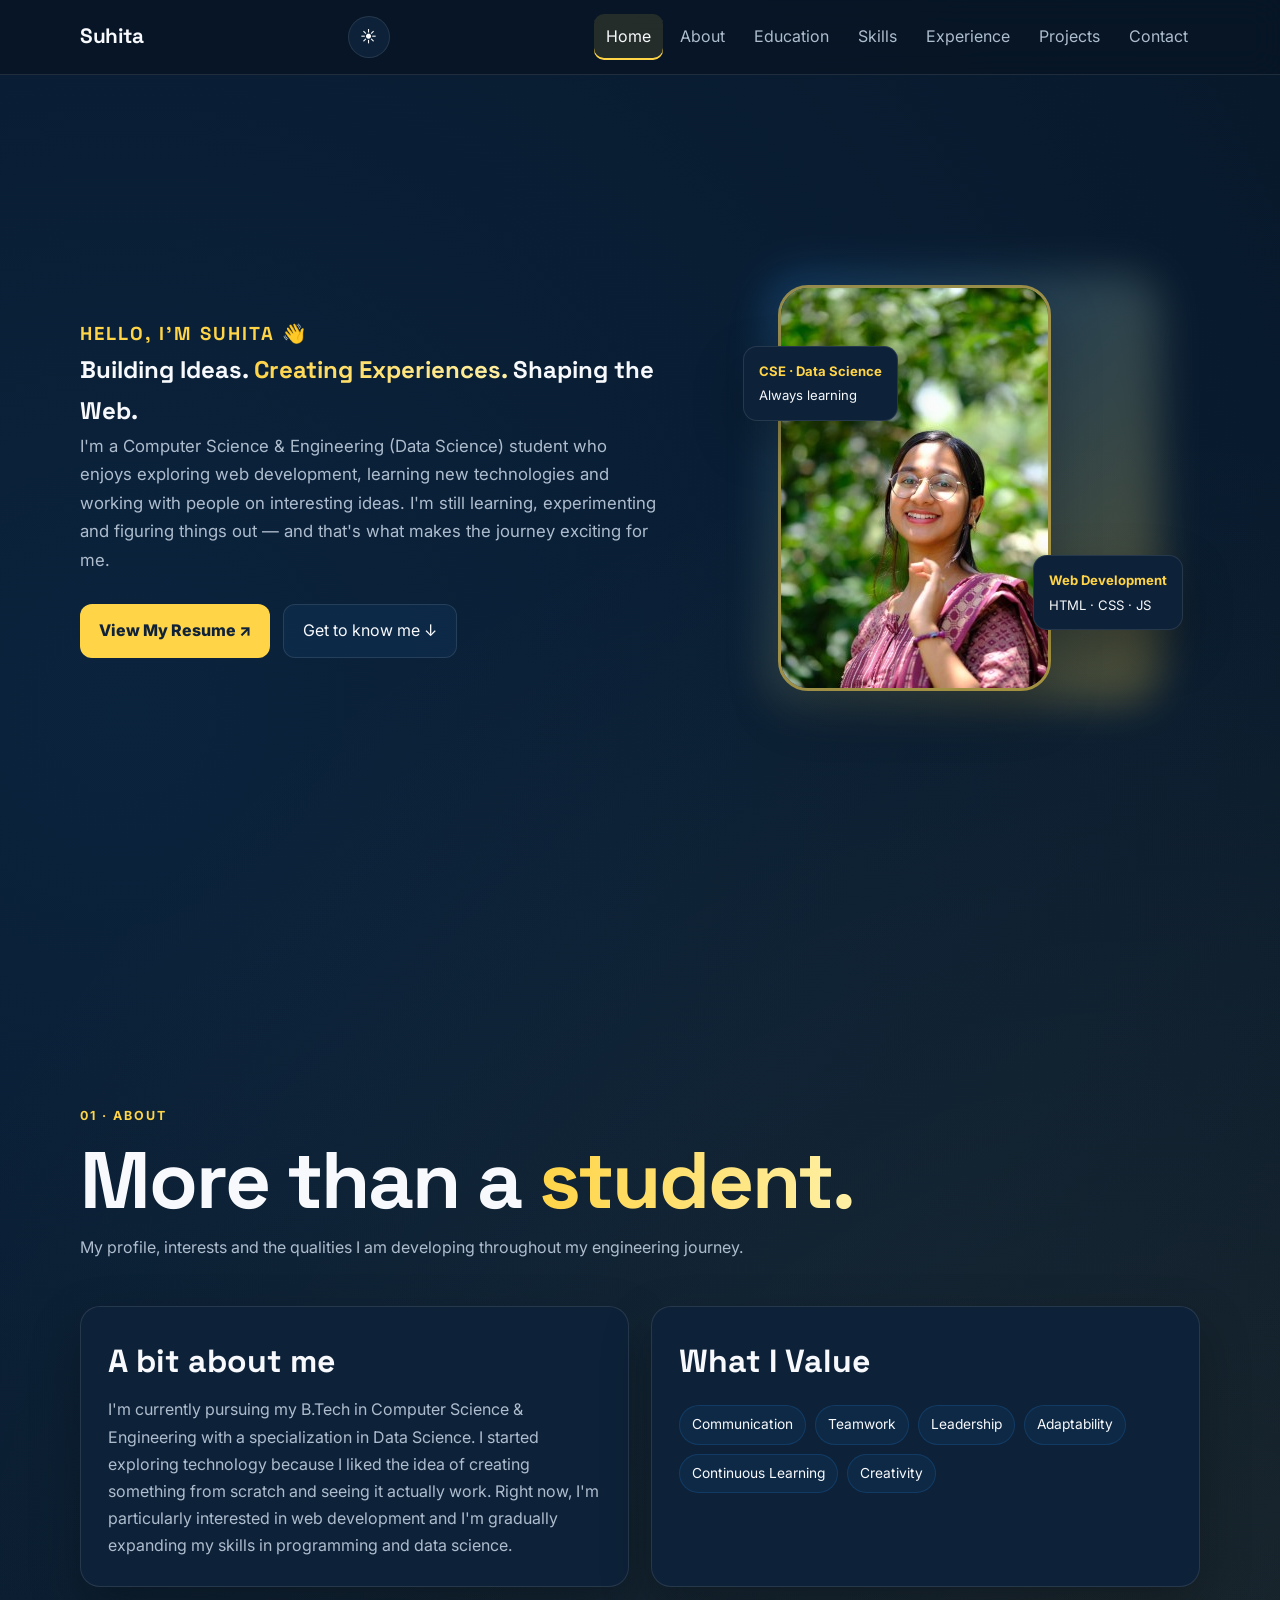
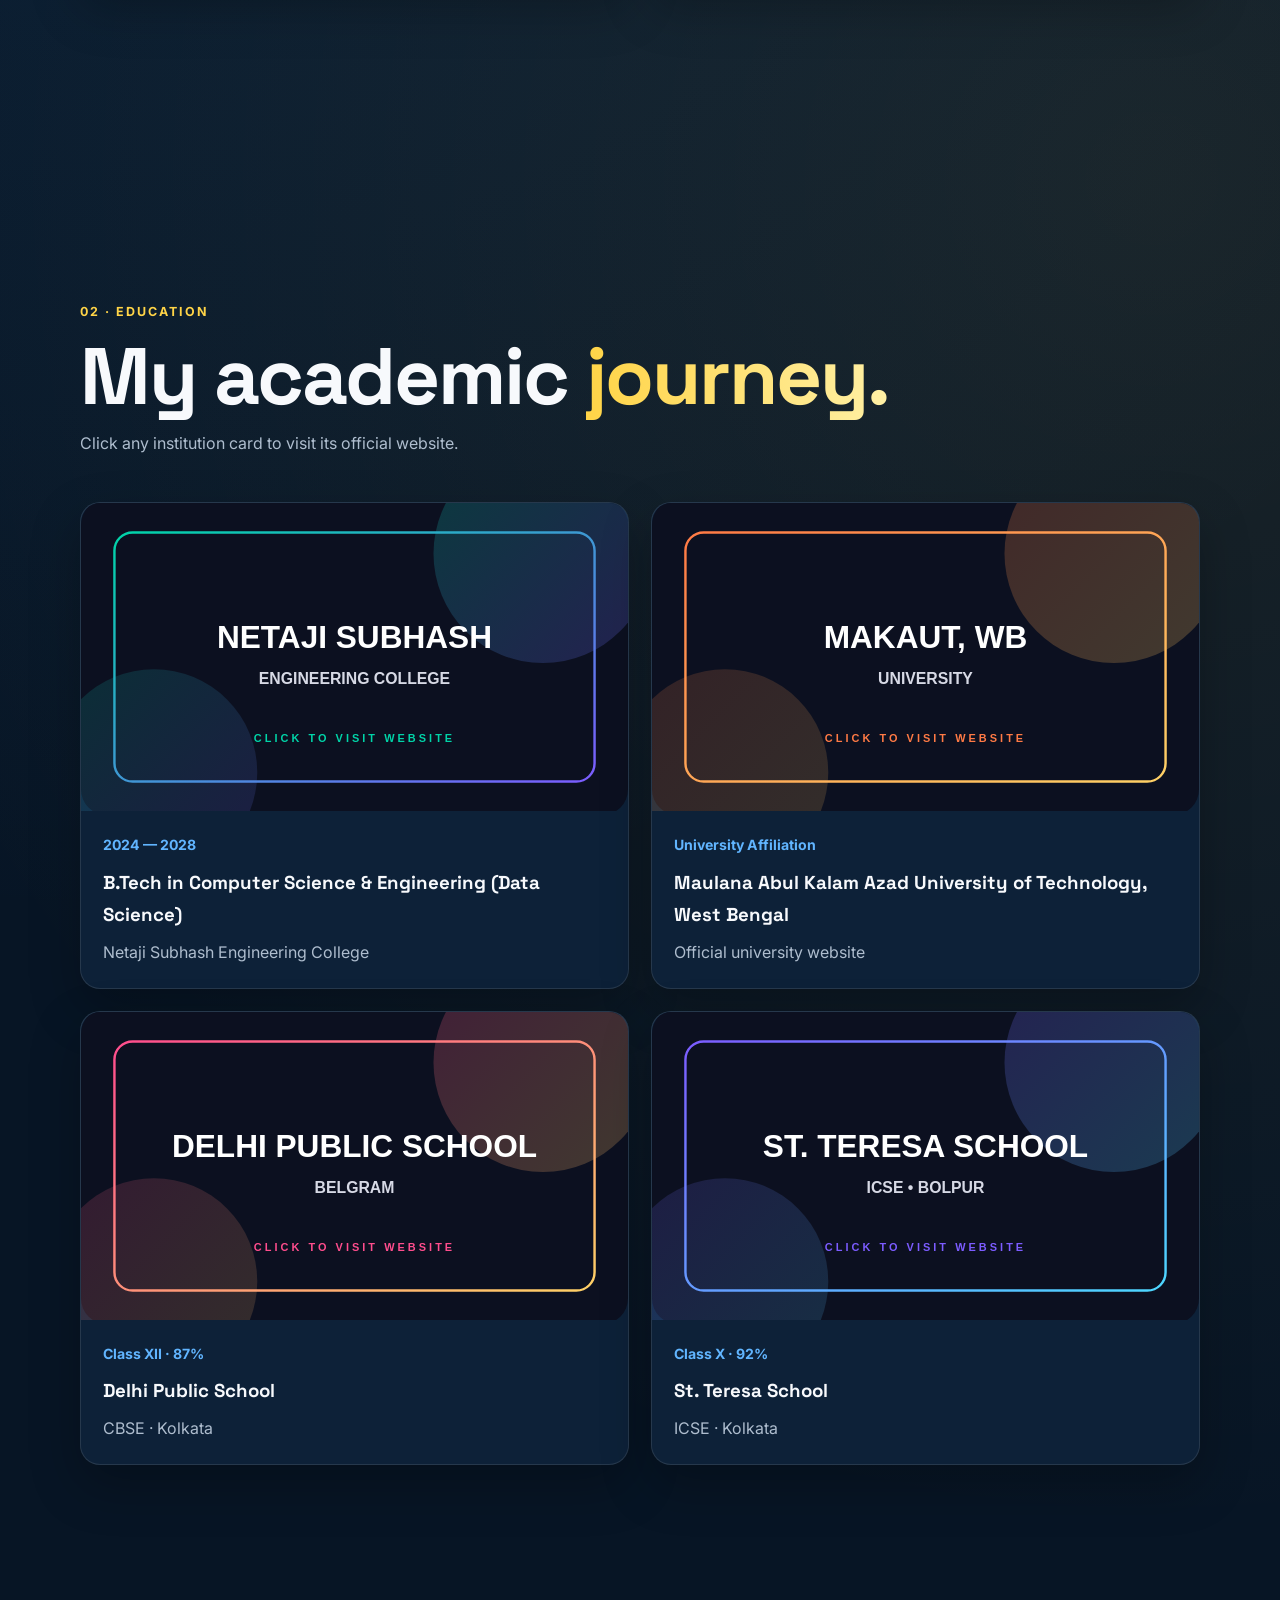
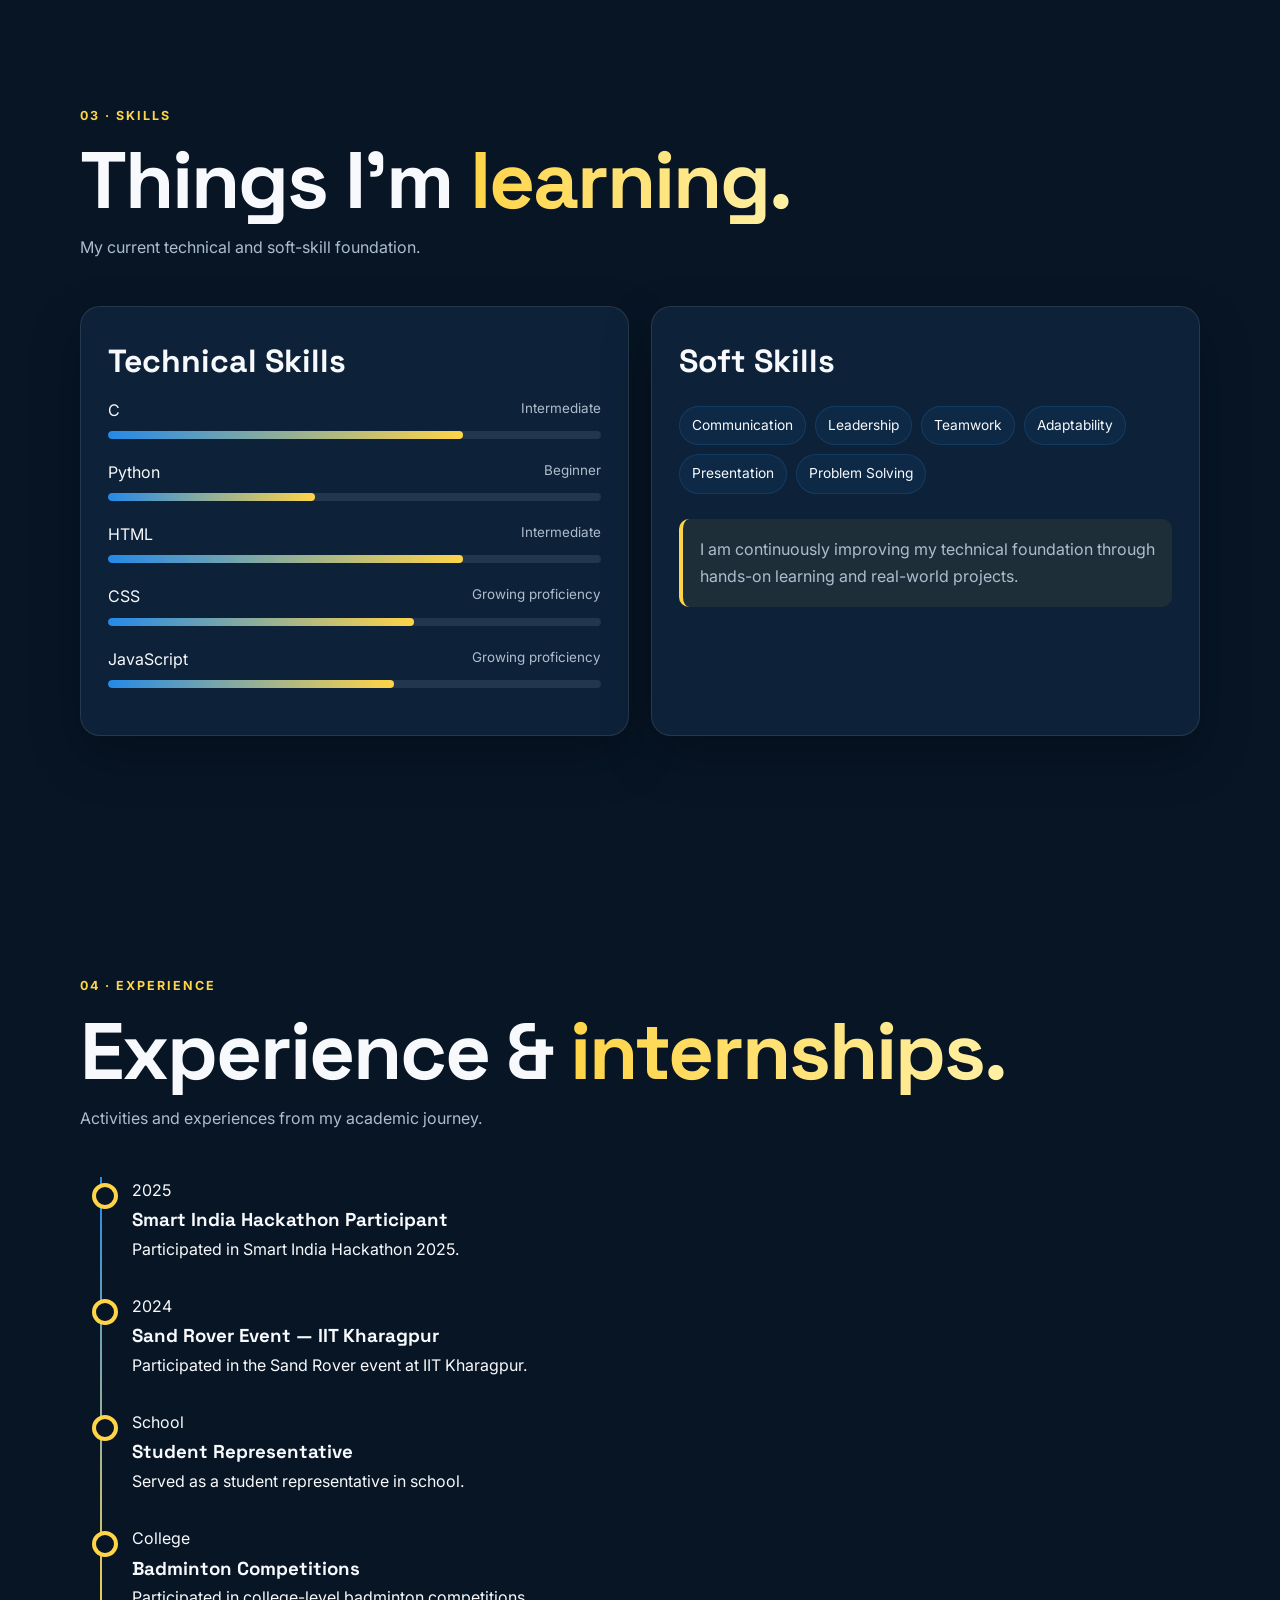
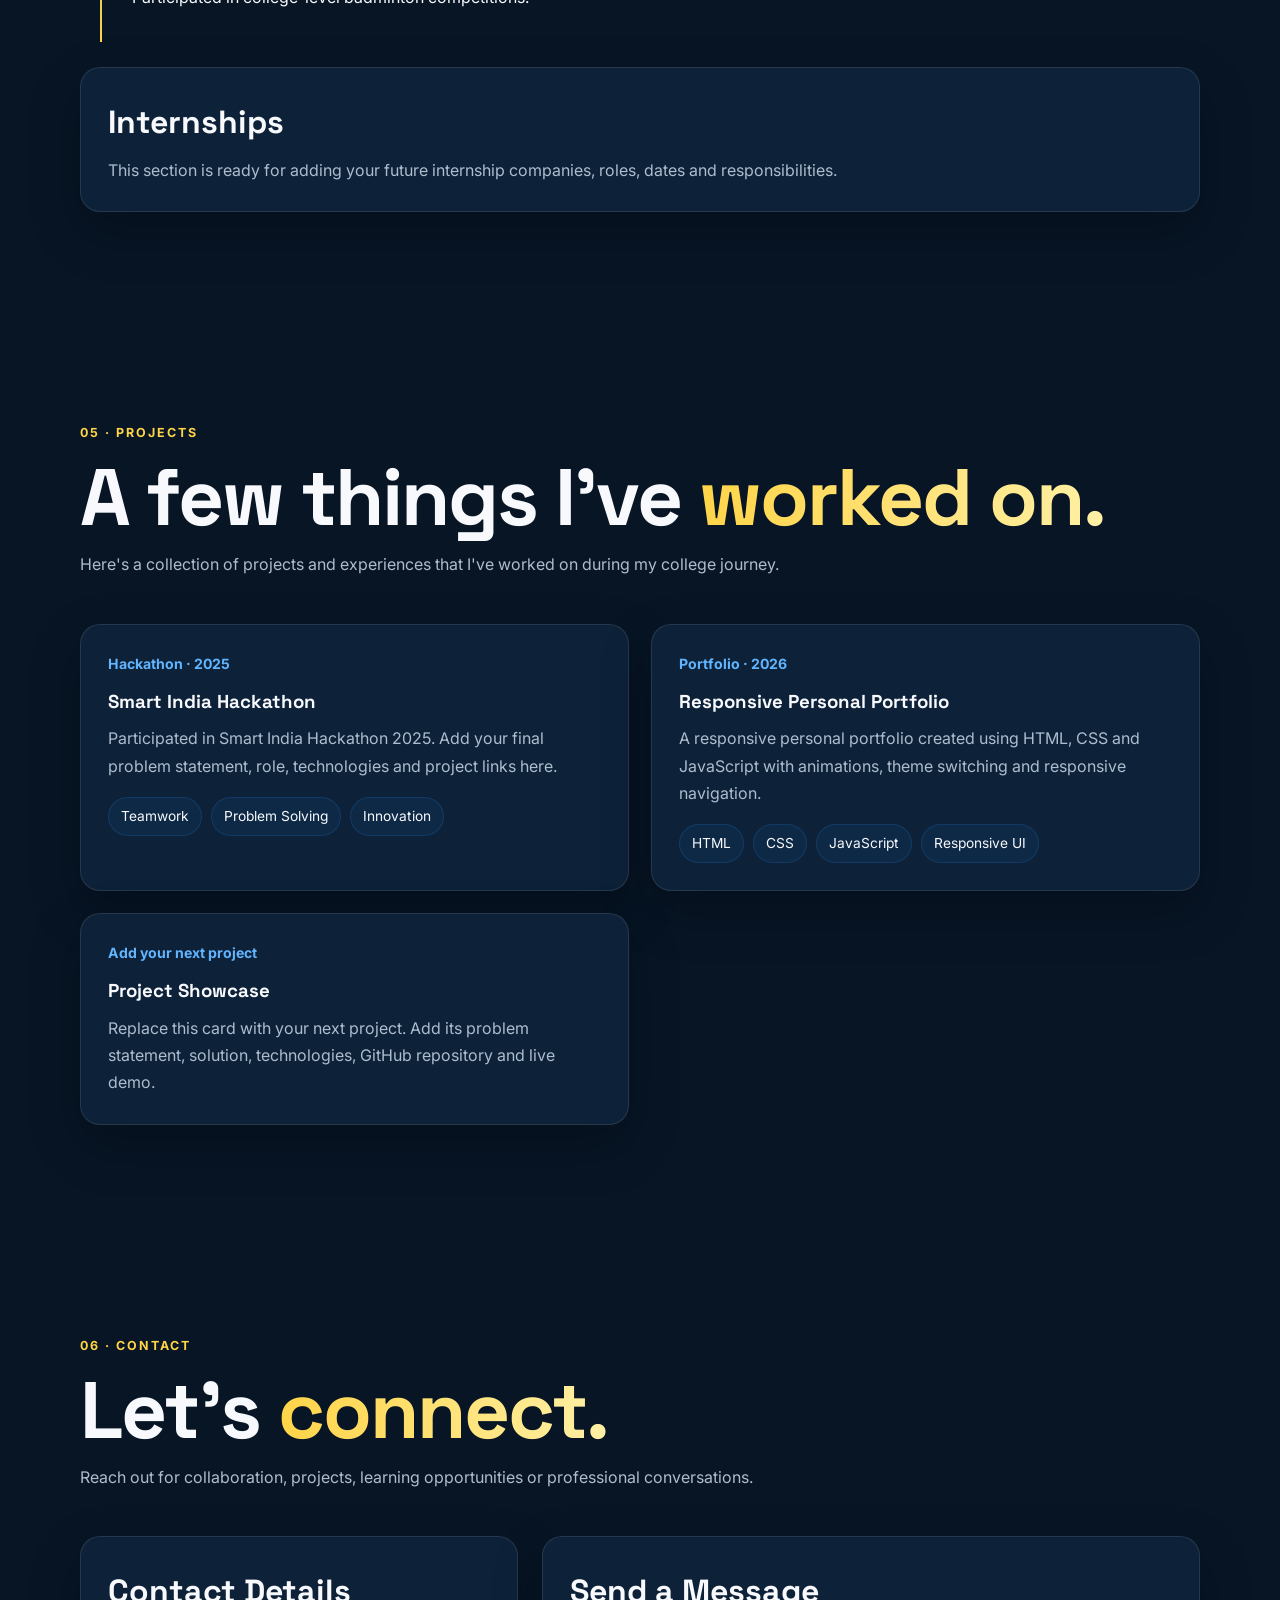
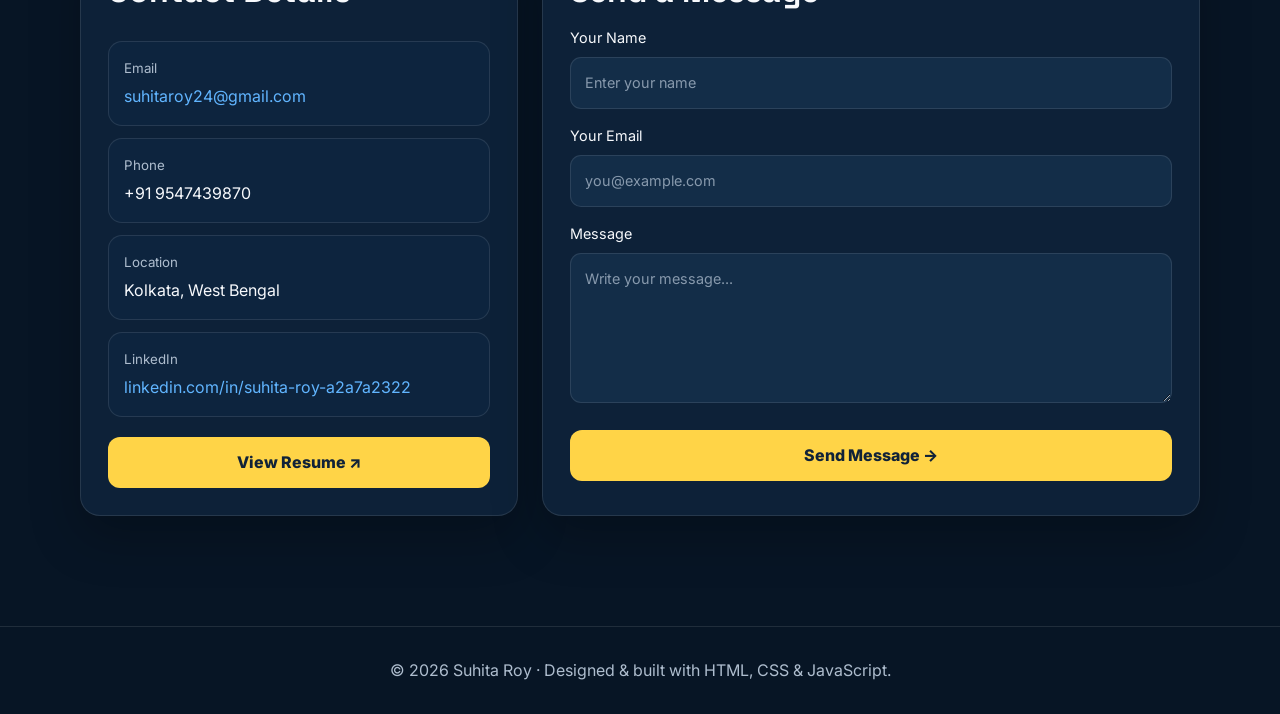
==== commit eb18e427: "h3 to h2" ====
--- a/suhita_portfolio/client/index.html
+++ b/suhita_portfolio/client/index.html
@@ -1473,11 +1473,11 @@
                 <div class="card reveal">
 
 
-                    <h3 class="section-title">
+                    <h2 class="section-title">
 
                         Contact Details
 
-                    </h3>
+                    </h2>
 
 
                     <div class="contact-list">
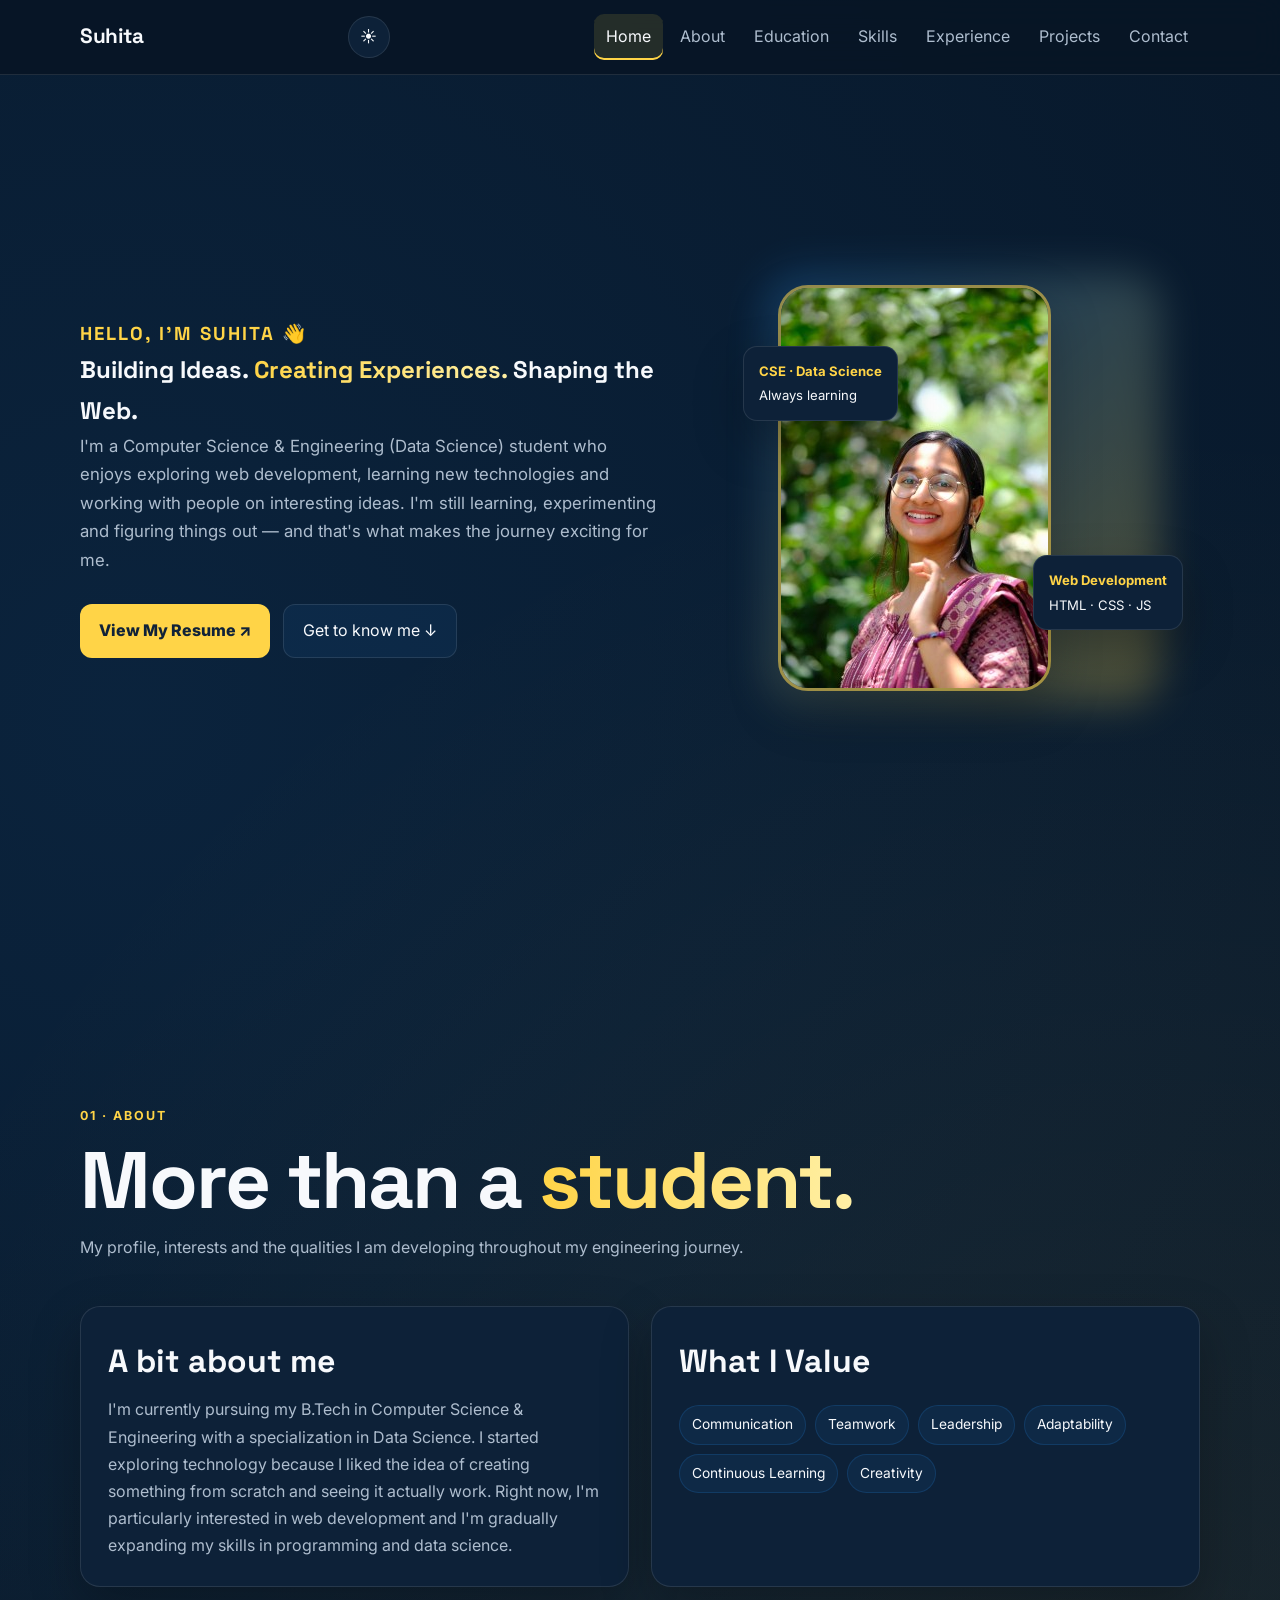
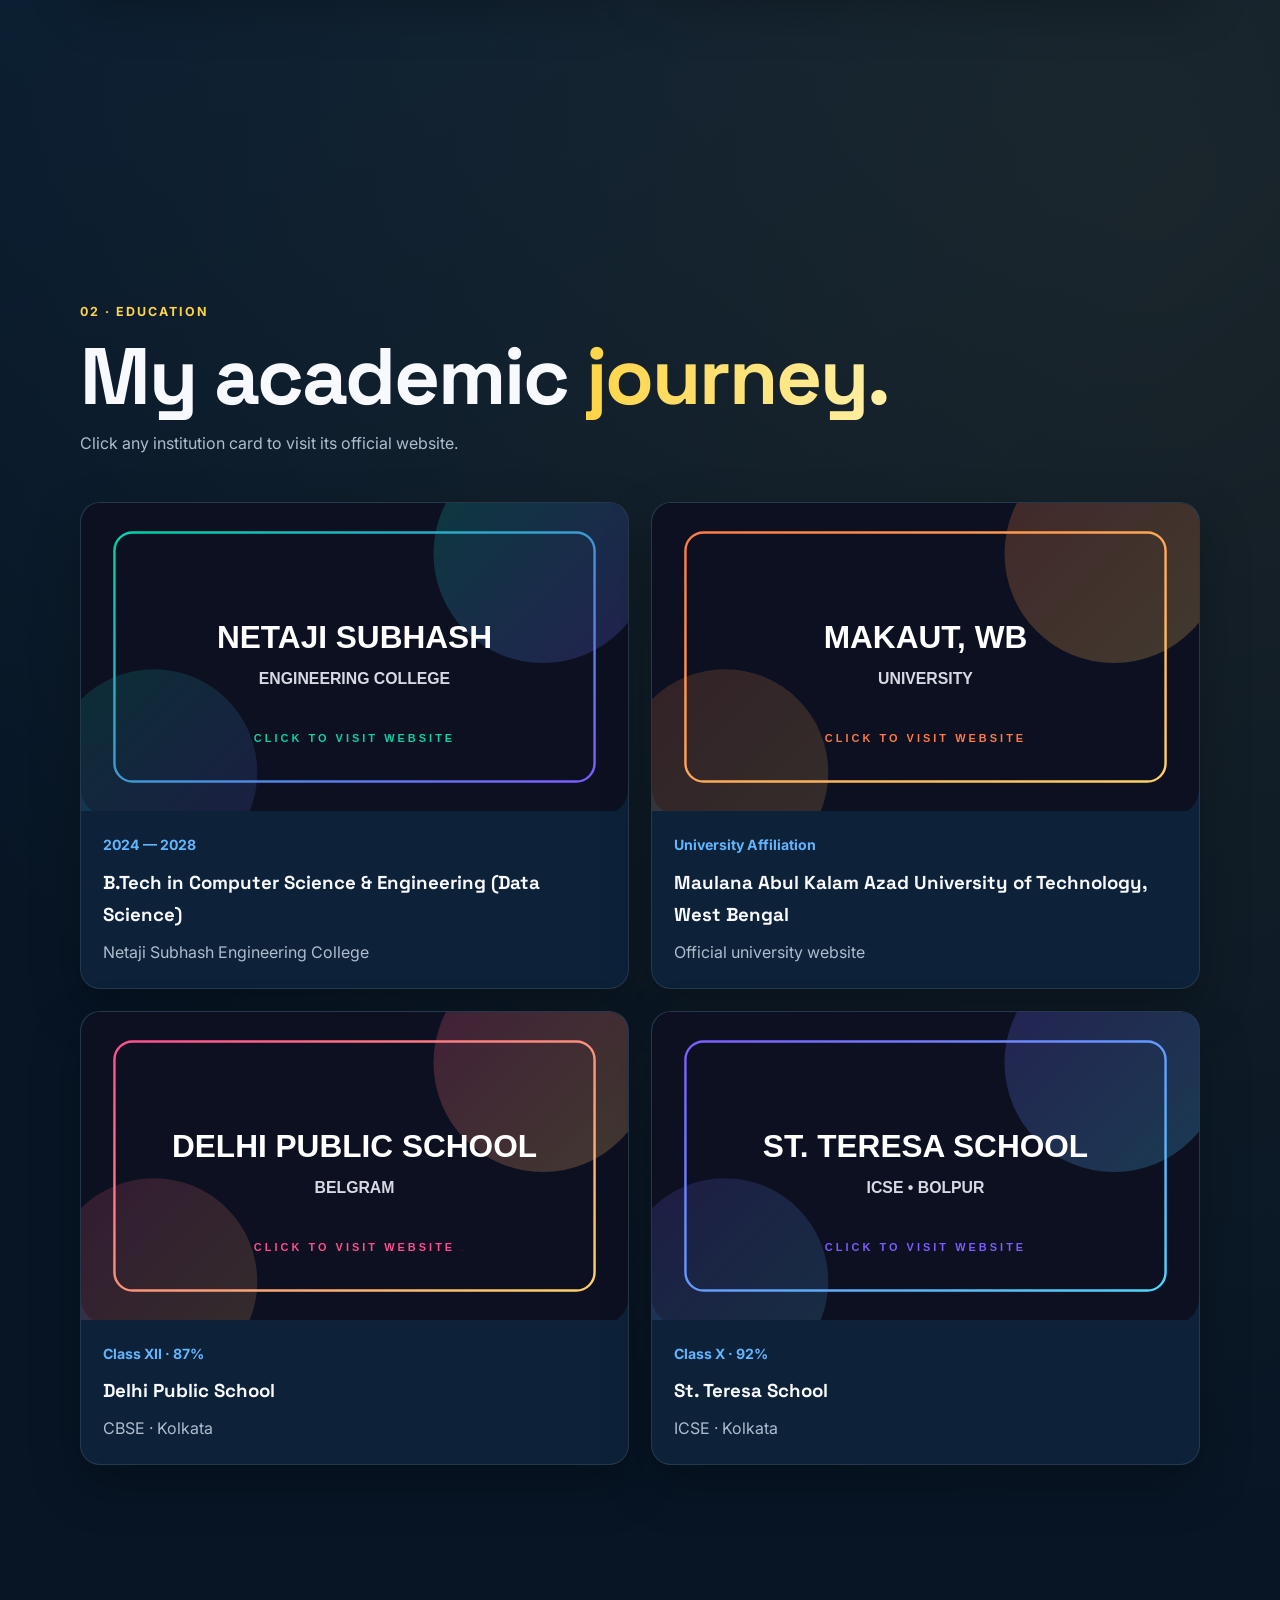
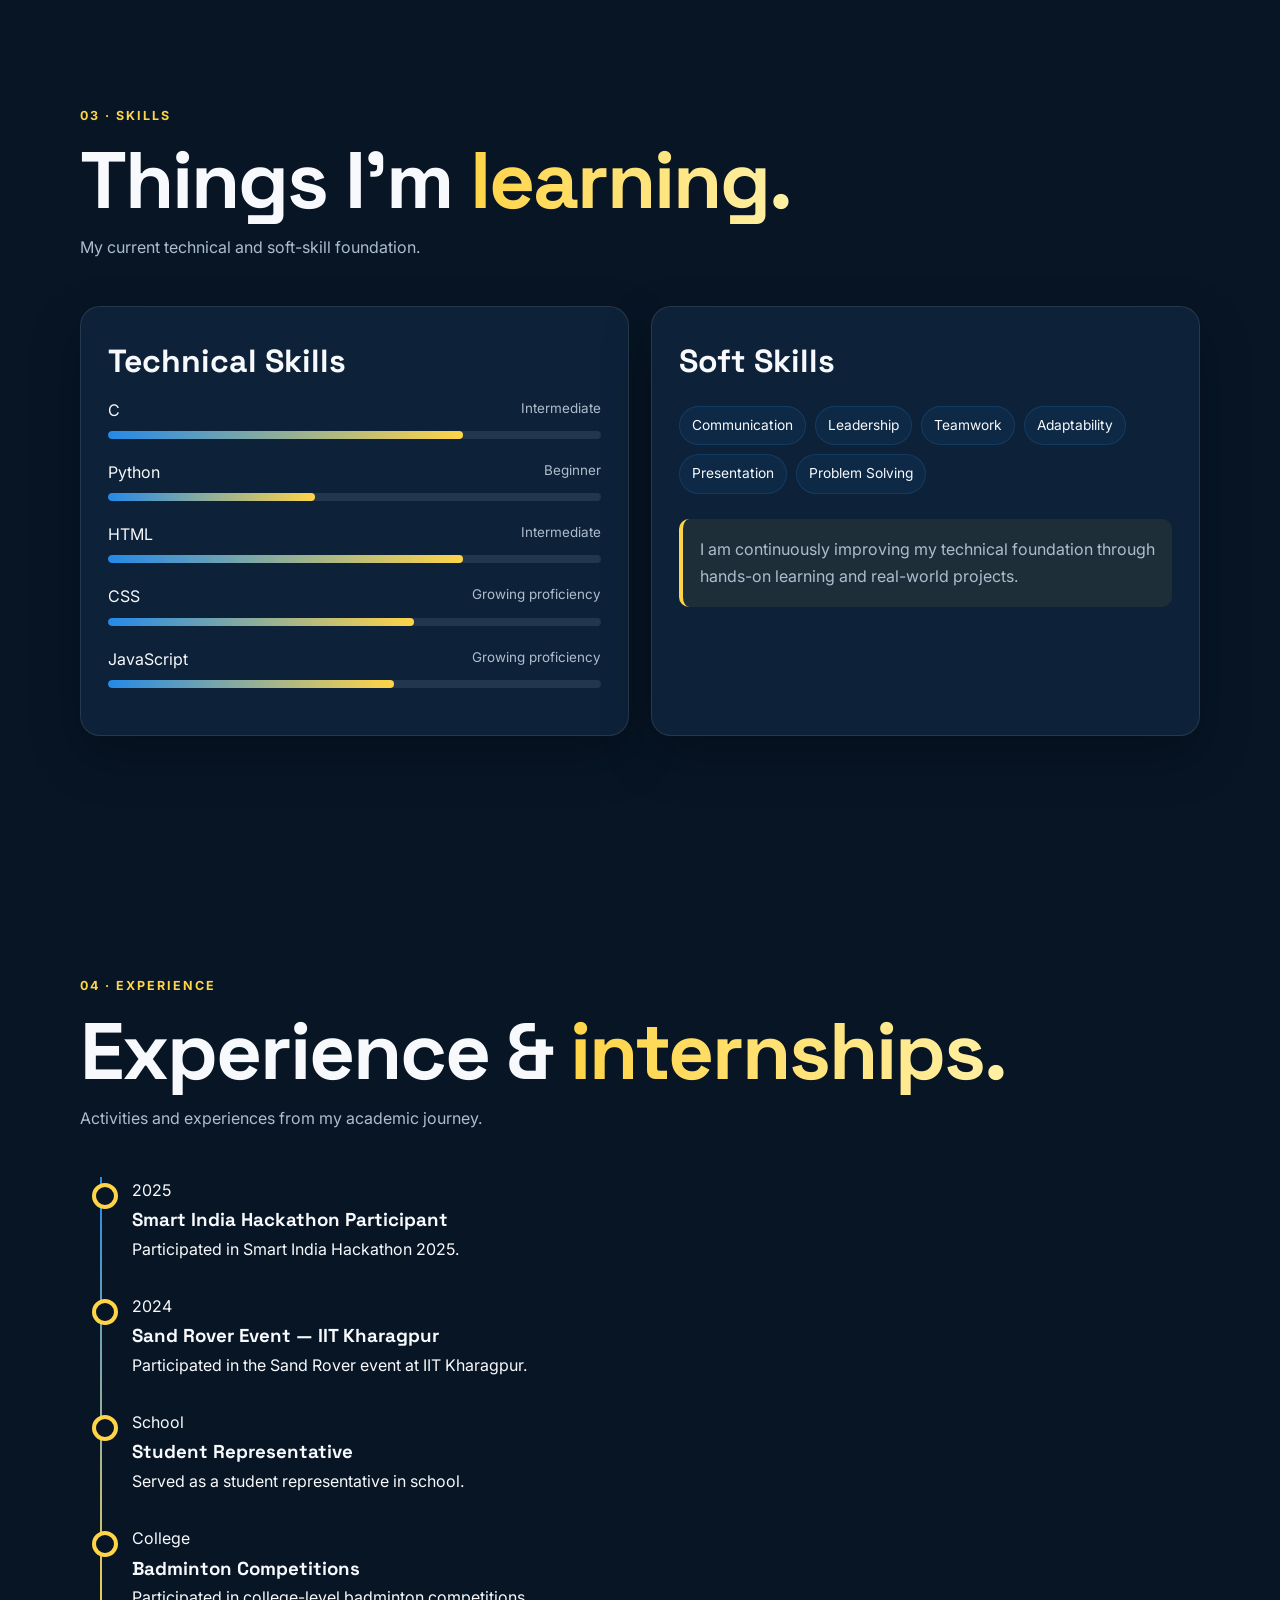
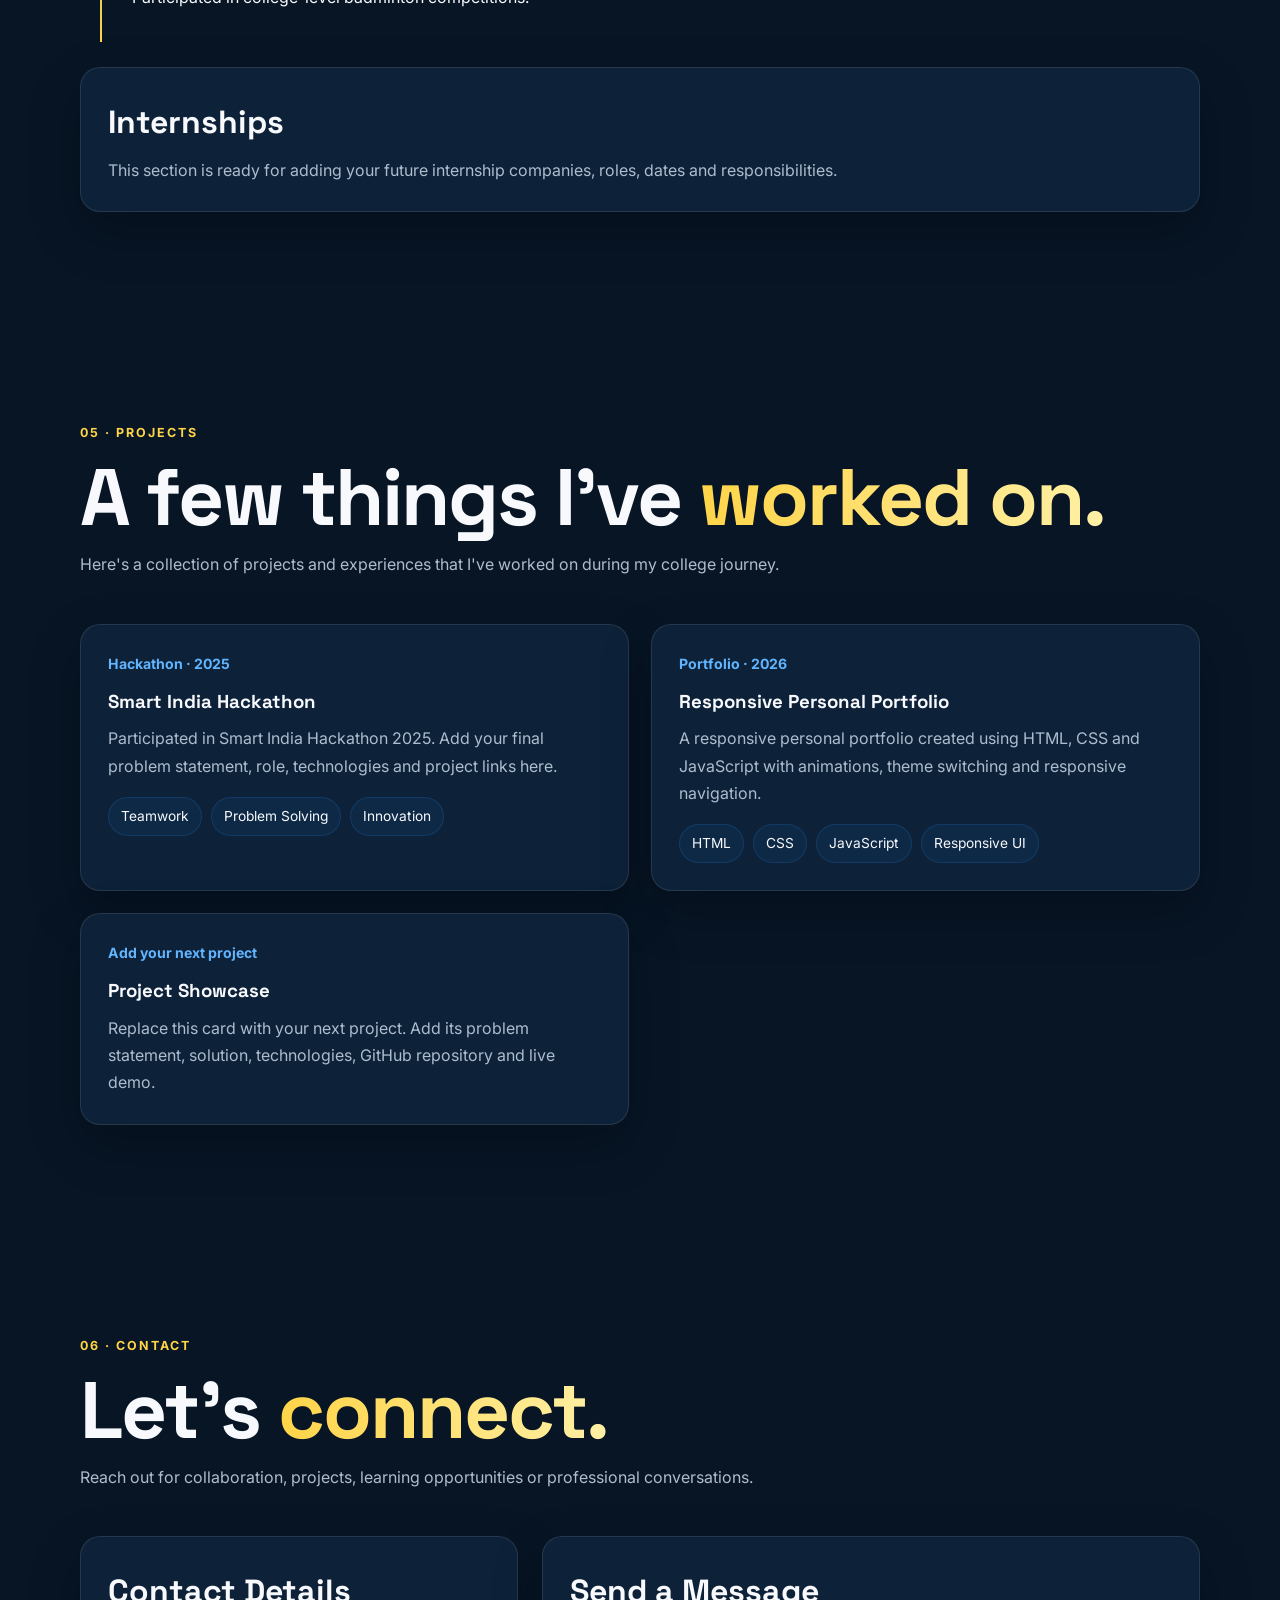
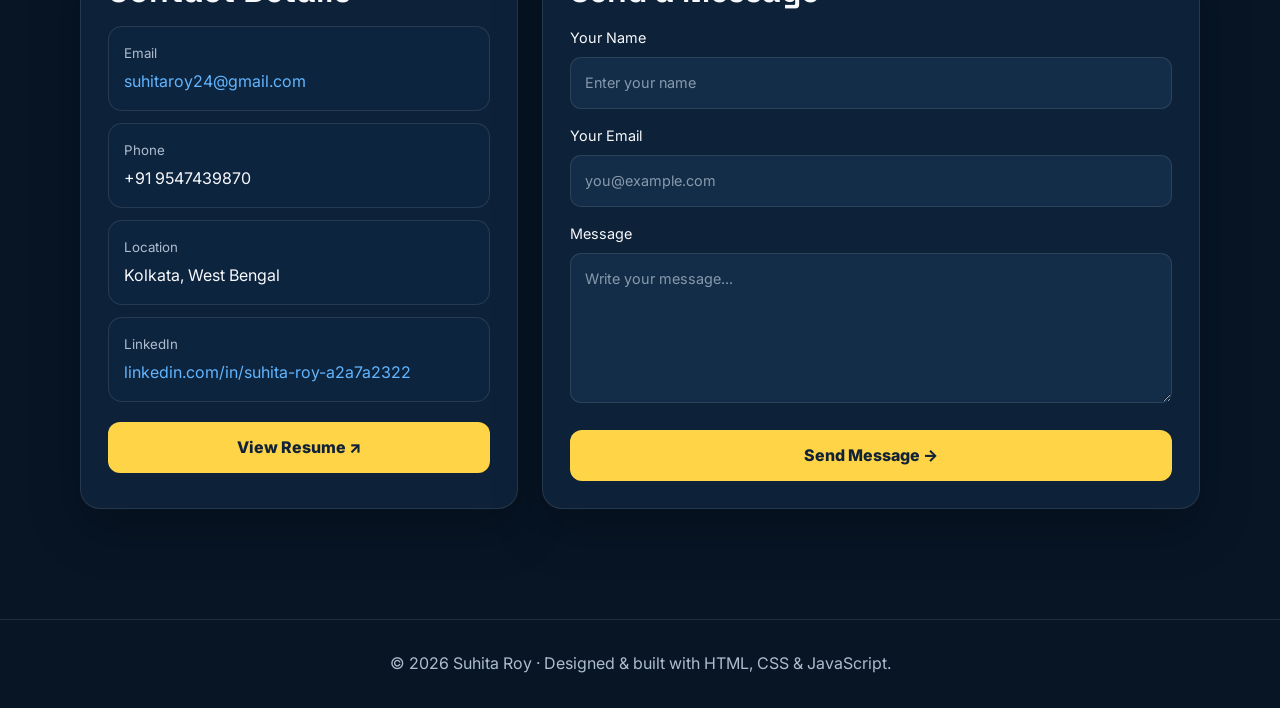
==== commit 42792c3d: "undo h3" ====
--- a/suhita_portfolio/client/index.html
+++ b/suhita_portfolio/client/index.html
@@ -1473,11 +1473,11 @@
                 <div class="card reveal">
 
 
-                    <h2 class="section-title">
+                    <h3 class="section-title">
 
                         Contact Details
 
-                    </h2>
+                    </h3>
 
 
                     <div class="contact-list">
